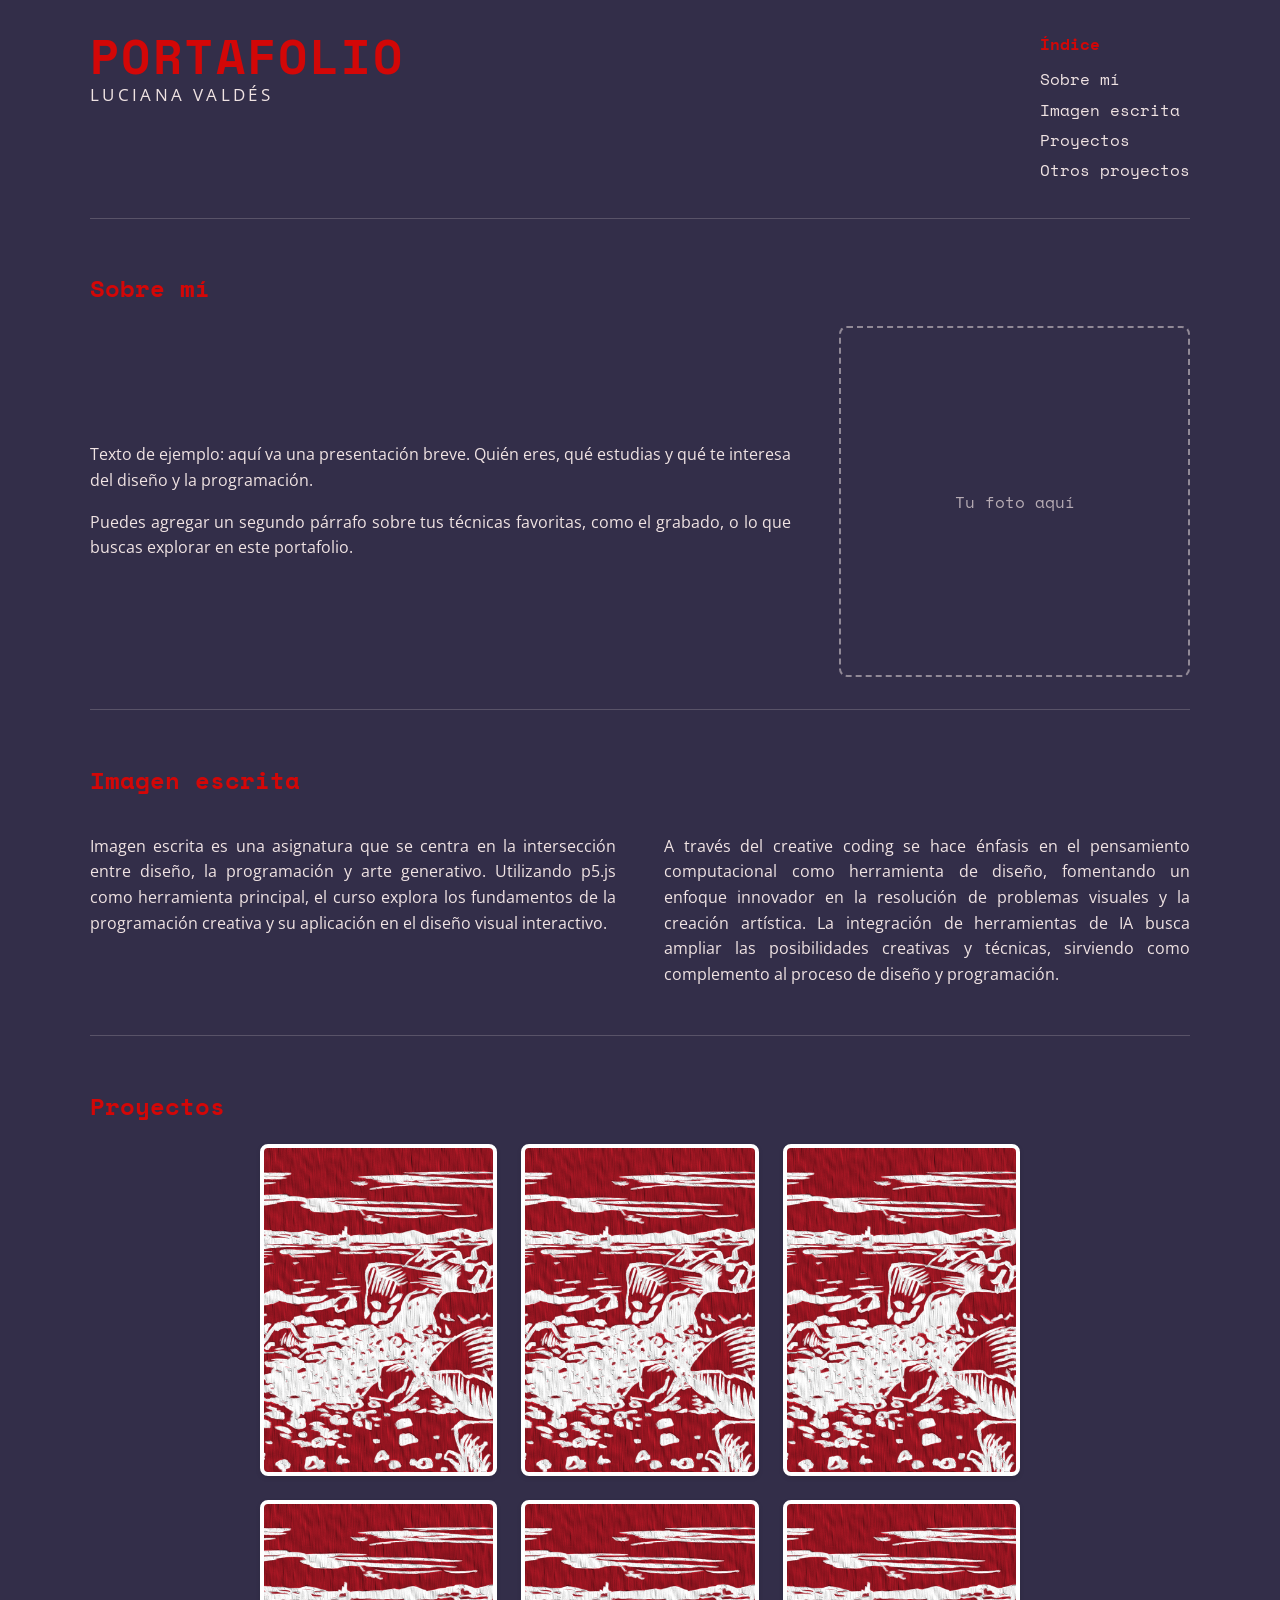
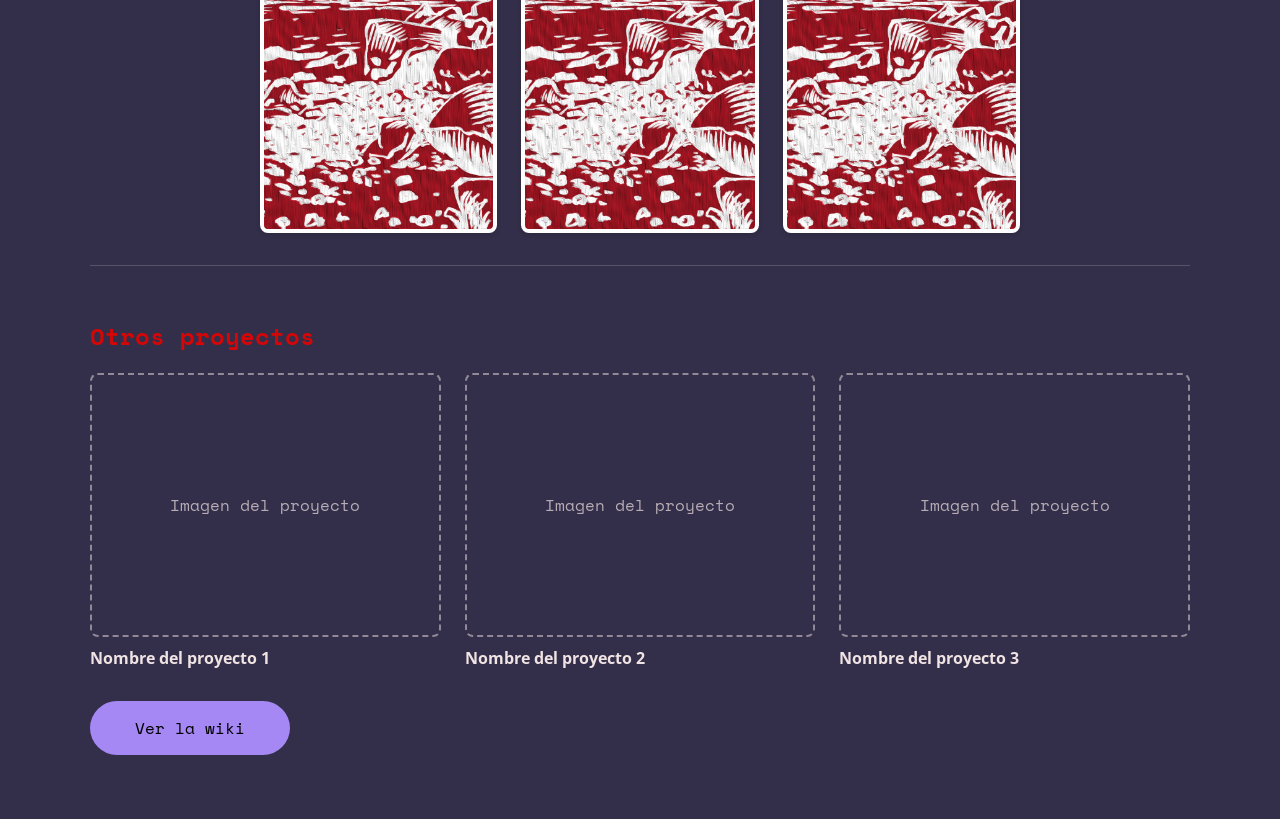
==== index.html @ fdceca78 "Primera version del portafolio" ====
<!DOCTYPE html>
<html lang="es">

<head>
    <meta charset="UTF-8">
    <meta name="viewport" content="width=device-width, initial-scale=1.0">
    <title>Portafolio Luciana Valdés</title>
    <link rel="stylesheet" href="style.css">
</head>

<body>

    <!-- Encabezado: título a la izquierda, índice a la derecha -->
    <header>
        <h1>
            Portafolio
            <span class="autora">Luciana Valdés</span>
        </h1>

        <!-- nav = navegación. Cada link baja hasta la sección con ese id -->
        <nav class="indice">
            <h2>Índice</h2>
            <ul>
                <li><a href="#sobre-mi">Sobre mí</a></li>
                <li><a href="#imagen-escrita">Imagen escrita</a></li>
                <li><a href="#proyectos">Proyectos</a></li>
                <li><a href="#otros-proyectos">Otros proyectos</a></li>
            </ul>
        </nav>
    </header>

    <main>

        <!-- Sobre mí: texto a la izquierda, foto a la derecha -->
        <section id="sobre-mi" class="seccion">
            <h2>Sobre mí</h2>
            <div class="sobre-mi-contenido">
                <div class="texto">
                    <p>
                        Texto de ejemplo: aquí va una presentación breve. Quién eres, qué estudias
                        y qué te interesa del diseño y la programación.
                    </p>
                    <p>
                        Puedes agregar un segundo párrafo sobre tus técnicas favoritas, como el grabado,
                        o lo que buscas explorar en este portafolio.
                    </p>
                </div>
                <!-- Placeholder: reemplazar por <img src="assets/mi-foto.jpg" alt="Foto de Luciana Valdés"> -->
                <div class="placeholder foto">Tu foto aquí</div>
            </div>
        </section>

        <!-- Imagen escrita: descripción del ramo en dos columnas -->
        <section id="imagen-escrita" class="seccion">
            <h2>Imagen escrita</h2>
            <div class="dos-columnas">
                <p>
                    Imagen escrita es una asignatura que se centra en la intersección entre diseño,
                    la programación y arte generativo. Utilizando p5.js como herramienta principal, el curso explora los
                    fundamentos de la programación creativa y su aplicación en el diseño visual interactivo.
                </p>
                <p>
                    A través del creative coding se hace énfasis en el pensamiento computacional como herramienta de diseño,
                    fomentando un enfoque innovador en la resolución de problemas visuales y la creación artística. La
                    integración de herramientas de IA busca ampliar las posibilidades creativas y técnicas, sirviendo como
                    complemento al proceso de diseño y programación.
                </p>
            </div>
        </section>

        <!-- Proyectos: las cartas de las tareas de p5.js -->
        <section id="proyectos" class="seccion">
            <h2>Proyectos</h2>

            <!-- Contenedor galería de proyectos -->
            <div class="galeria">
                <!-- tarjeta proyecto 1 -->
                <div class="tarjeta">
                    <a href="tareas/tarea1.html">
                        <!-- Dorso: lo que se ve al principio (carta boca abajo) -->
                        <div class="cara dorso"></div>
                        <!-- Frente: se revela al hacer hover -->
                        <div class="cara frente">
                            <img src="assets/front card t1.png" alt="Vista previa de velocity : design : comfort">
                            <h3><span class="etiqueta">Tarea 1</span> velocity : design : comfort</h3>
                        </div>
                    </a>
                </div>

                <!-- tarjeta proyecto 2 -->
                <div class="tarjeta">
                    <a href="tareas/tarea2.html">
                        <!-- Dorso: lo que se ve al principio (carta boca abajo) -->
                        <div class="cara dorso"></div>
                        <!-- Frente: se revela al hacer hover -->
                        <div class="cara frente">
                            <img src="assets/front card t2.png" alt="Vista previa de Ondas expansivas en el agua">
                            <h3><span class="etiqueta">Tarea 2</span> Ondas expansivas en el agua</h3>
                        </div>
                    </a>
                </div>

                <!-- tarjeta proyecto 3 -->
                <div class="tarjeta">
                    <a href="tareas/tarea3.html">
                        <!-- Dorso: lo que se ve al principio (carta boca abajo) -->
                        <div class="cara dorso"></div>
                        <!-- Frente: se revela al hacer hover -->
                        <div class="cara frente">
                            <img src="assets/front card t3.png" alt="Vista previa de Event horizon">
                            <h3><span class="etiqueta">Tarea 3</span> Event horizon</h3>
                        </div>
                    </a>
                </div>

                <!-- tarjeta proyecto 4 -->
                <div class="tarjeta">
                    <a href="tareas/tarea4.html">
                        <!-- Dorso: lo que se ve al principio (carta boca abajo) -->
                        <div class="cara dorso"></div>
                        <!-- Frente: se revela al hacer hover -->
                        <div class="cara frente">
                            <img src="assets/front card t4.png" alt="Vista previa de Ataque giratorio fractalizado">
                            <h3><span class="etiqueta">Tarea 4</span> Ataque giratorio fractalizado</h3>
                        </div>
                    </a>
                </div>

                <!-- tarjeta proyecto 5 -->
                <div class="tarjeta">
                    <a href="tareas/tarea5.html">
                        <!-- Dorso: lo que se ve al principio (carta boca abajo) -->
                        <div class="cara dorso"></div>
                        <!-- Frente: se revela al hacer hover -->
                        <div class="cara frente">
                            <img src="assets/front card t5.png" alt="Vista previa de Desvanecimiento estelar">
                            <h3><span class="etiqueta">Tarea 5</span> Desvanecimiento estelar</h3>
                        </div>
                    </a>
                </div>

                <!-- tarjeta proyecto 6 -->
                <div class="tarjeta">
                    <a href="tareas/tarea6.html">
                        <!-- Dorso: lo que se ve al principio (carta boca abajo) -->
                        <div class="cara dorso"></div>
                        <!-- Frente: se revela al hacer hover -->
                        <div class="cara frente">
                            <img src="assets/front card t6.png" alt="Vista previa de El jardín que florece">
                            <h3><span class="etiqueta">Encargo Final</span> El jardín que florece</h3>
                        </div>
                    </a>
                </div>

            </div>

        </section>

        <!-- Otros proyectos: cada uno enlaza a su página en la wiki -->
        <section id="otros-proyectos" class="seccion">
            <h2>Otros proyectos</h2>

            <div class="otros-galeria">

                <!-- Otro proyecto 1: cambia el href por el link a su página en la wiki -->
                <article class="otro-proyecto">
                    <a href="" target="_blank">
                        <!-- Placeholder: reemplazar por <img src="assets/..." alt="..."> -->
                        <div class="placeholder">Imagen del proyecto</div>
                        <h3>Nombre del proyecto 1</h3>
                    </a>
                </article>

                <!-- Otro proyecto 2: cambia el href por el link a su página en la wiki -->
                <article class="otro-proyecto">
                    <a href="" target="_blank">
                        <!-- Placeholder: reemplazar por <img src="assets/..." alt="..."> -->
                        <div class="placeholder">Imagen del proyecto</div>
                        <h3>Nombre del proyecto 2</h3>
                    </a>
                </article>

                <!-- Otro proyecto 3: cambia el href por el link a su página en la wiki -->
                <article class="otro-proyecto">
                    <a href="" target="_blank">
                        <!-- Placeholder: reemplazar por <img src="assets/..." alt="..."> -->
                        <div class="placeholder">Imagen del proyecto</div>
                        <h3>Nombre del proyecto 3</h3>
                    </a>
                </article>

            </div>

            <!-- Botón a la wiki general -->
            <a class="boton" href="https://wiki.ead.pucv.cl/Sitio_Web_IE_-_Javiera_Ruiz" target="_blank">
                Ver la wiki
            </a>
        </section>

    </main>

    <!-- JavaScript al final del body: así las tarjetas ya existen cuando el script las busca -->
    <script src="script.js"></script>

</body>

</html>
---- style.css ----
@import url('https://fonts.googleapis.com/css2?family=Space+Mono:ital,wght@0,400;0,700;1,400;1,700&display=swap');
@import url('https://fonts.googleapis.com/css2?family=Open+Sans:ital,wght@0,300..800;1,300..800&display=swap');

/* --- Estilos Generales --- */
html {
    scroll-behavior: smooth; /* Los links del índice bajan suave en vez de saltar */
}

body {
    font-family: sans-serif;
    max-width: 1100px; /* En pantallas muy anchas el contenido no se estira de más */
    margin: 0 auto; /* auto a los lados = centrado */
    padding: 2em 70px;
    background-color: #332e49;
    color: #f0e3e3;
}


h1, h2 {
    font-family: 'Space Mono';
    color: #d30707;
}

h3{
    font-family: 'Open Sans';
    font-size: 1em;
}

p {
    font-family: 'Open Sans';
    line-height: 1.6;
    text-align: justify;
}


/* --- Encabezado: título a la izquierda, índice a la derecha --- */
header {
    display: flex;
    justify-content: space-between; /* Empuja los dos hijos a los extremos */
    align-items: flex-start;
    gap: 2em;
    padding-bottom: 2em;
}

header h1 {
    margin: 0;
    font-size: 3em;
    line-height: 1;
    text-transform: uppercase;
    letter-spacing: 0.05em;
}

.autora {
    display: block; /* El span es "inline": así baja a su propia línea */
    margin-top: 0.4em;
    font-family: 'Open Sans';
    font-size: 0.35em;
    font-weight: 400;
    letter-spacing: 0.2em;
    color: #f0e3e3;
}

.indice h2 {
    margin: 0 0 0.5em;
    font-size: 1em;
}

.indice ul {
    list-style: none; /* Quita los puntos de la lista */
    margin: 0;
    padding: 0;
}

.indice a {
    display: inline-block;
    padding: 0.2em 0;
    font-family: 'Space Mono';
    color: #f0e3e3;
    text-decoration: none;
    transition: color 0.2s, transform 0.2s;
}

.indice a:hover {
    color: #a588f4;
    transform: translateX(6px); /* Se corre un poco a la derecha */
}


/* --- Secciones --- */
.seccion {
    padding: 2em 0;
    border-top: 1px solid rgba(240, 227, 227, 0.2); /* Línea suave que separa secciones */
    scroll-margin-top: 1em; /* Deja aire arriba al llegar desde el índice */
}

/* Placeholder: recuadro punteado que marca dónde va una imagen */
.placeholder {
    display: flex;
    justify-content: center;
    align-items: center;
    border: 2px dashed rgba(240, 227, 227, 0.5);
    border-radius: 8px;
    color: rgba(240, 227, 227, 0.7);
    font-family: 'Space Mono';
    text-align: center;
}

/* Sobre mí: texto | foto */
.sobre-mi-contenido {
    display: grid;
    grid-template-columns: 2fr 1fr;
    gap: 3em;
    align-items: center;
}

.placeholder.foto {
    aspect-ratio: 1 / 1; /* Cuadrada, como en el boceto */
}

/* Imagen escrita: dos columnas de texto */
.dos-columnas {
    display: grid;
    grid-template-columns: 1fr 1fr;
    gap: 3em;
}


/* --- Galería de Proyectos --- */
.galeria {
    display: grid;
    /* Define 3 columnas de igual tamaño: 6 cartas = 2 filas de 3 */
    grid-template-columns: repeat(3, 1fr);
    gap: 1.5em; /* Espacio entre las tarjetas */
    max-width: 760px; /* Así las cartas 5:7 no quedan gigantes */
    margin: 0 auto; /* auto a los lados reparte el espacio sobrante: la galería queda centrada */
}


/* --- Otros proyectos --- */
.otros-galeria {
    display: grid;
    grid-template-columns: repeat(3, 1fr);
    gap: 1.5em;
}

.otro-proyecto a {
    display: block;
    color: inherit;
    text-decoration: none;
    transition: transform 0.3s;
}

.otro-proyecto a:hover {
    transform: translateY(-6px); /* Se levanta un poco */
}

.otro-proyecto .placeholder {
    aspect-ratio: 4 / 3;
    transition: border-color 0.3s, background-color 0.3s;
}

.otro-proyecto a:hover .placeholder {
    border-color: #a588f4;
    background-color: rgba(165, 136, 244, 0.1);
}

.otro-proyecto h3 {
    margin: 0.6em 0 0;
}

/* Botón a la wiki general (es un link con forma de botón) */
.boton {
    display: inline-block;
    margin-top: 2em;
    padding: 15px 45px;
    border-radius: 50px;
    background-color: #a588f4;
    color: #000;
    font-family: 'Space Mono';
    text-decoration: none;
    transition: background-color 0.2s, color 0.2s;
}

.boton:hover {
    background-color: #000;
    color: white;
}

/* --- Tarjetas Individuales (cartas que se dan vuelta) --- */
.tarjeta {
    /* "Distancia de la cámara": sin esto el giro se ve plano, no en 3D */
    perspective: 800px;
    /* OJO: aquí no puede ir overflow: hidden, porque aplana el efecto 3D */
}

.tarjeta a {
    /* El ancla es la carta que gira, con sus dos caras adentro */
    display: grid; /* Grid para apilar las dos caras en la misma celda */
    width: 100%;
    /* Misma proporción que "back card.png" (750 x 1050 px = 5:7): el alto se calcula solo a partir del ancho */
    aspect-ratio: 5 / 7;
    text-decoration: none;
    color: inherit;
    transform-style: preserve-3d; /* Los hijos (las caras) viven en el mismo espacio 3D */
    transition: transform 0.6s ease-in-out;
    /* OJO: aquí tampoco puede ir filter, porque también aplana el efecto 3D */
}

/* La clase "volteada" la pone y la quita script.js (al pasar el mouse, y 3s después de quitarlo).
   CSS no puede "recordar" que el mouse pasó: por eso ese tiempo lo lleva JavaScript */
.tarjeta.volteada a {
    transform: rotateY(180deg);
}

/* Lo común a las dos caras */
.cara {
    grid-area: 1 / 1; /* Ambas caras en la fila 1, columna 1: una encima de la otra */
    background-color: rgb(255, 255, 255);
    border-radius: 8px;
    box-shadow: 0 2px 5px rgba(0,0,0,0.1);
    overflow: hidden; /* Ahora sí: recorta la imagen dentro de cada cara */
    backface-visibility: hidden; /* Cuando una cara queda de espaldas, no se ve */
    -webkit-backface-visibility: hidden; /* Lo mismo para Safari */
}

/* Dorso: lo que se ve con la carta boca abajo (igual en todas, como un mazo real).
   Está vacío en el HTML: se estira para llenar la celda, cuyo tamaño viene del aspect-ratio del ancla */
.dorso {
    /* Imagen del dorso. La ruta es relativa a style.css, no al HTML.
       Va entre comillas porque el nombre del archivo tiene un espacio */
    background-image: url("assets/back card.png");
    background-size: cover; /* Llena toda la cara, recortando lo que sobre */
    background-position: center;
    border: 4px solid white;
}

/* Frente: parte girado, de espaldas, y queda de frente cuando el ancla gira otros 180° */
.frente {
    transform: rotateY(180deg);
    position: relative; /* Punto de referencia para el título con position: absolute */
}

.tarjeta img {
    /* La imagen ocupa la carta completa. Como también es 5:7, cover no recorta nada */
    width: 100%;
    height: 100%;
    object-fit: cover;
    display: block; /* Elimina espacios en blanco debajo de la imagen */
}

.tarjeta h3 {
    /* El título "flota" sobre la imagen, pegado abajo */
    position: absolute;
    left: 0;
    right: 0;
    bottom: 0;
    margin: 0;
    padding: 2em 0.6em 0.6em; /* Aire a los lados: los nombres largos ocupan dos líneas */
    text-align: center;
    color: white;
    /* Degradado de transparente a negro: oscurece solo la parte baja para que el texto se lea */
    background: linear-gradient(transparent, rgba(0,0,0,0.8));
    text-shadow: 0 1px 3px rgba(0,0,0,0.6);
}

/* "Tarea 1", "Encargo Final"...: etiqueta pequeña sobre el nombre */
.tarjeta h3 .etiqueta {
    display: block;
    font-family: 'Space Mono';
    font-size: 0.75em;
    font-weight: 400;
    letter-spacing: 0.1em;
    text-transform: uppercase;
    opacity: 0.8;
}


/* --- Pantallas táctiles (sin mouse no hay hover): las cartas ya parten dadas vuelta --- */
@media (hover: none) {
    .tarjeta a {
        transform: rotateY(180deg);
    }
}


/* --- Página de tarea (tareas/tareaN.html) --- */
.tarea {
    display: grid;
    /* Columna de texto angosta + columna ancha para el sketch */
    grid-template-columns: 1fr 2fr;
    gap: 3em;
}

.tarea .volver,
.tarea h2 {
    /* Ocupan las dos columnas completas (de la línea 1 a la última) */
    grid-column: 1 / -1;
    margin: 0;
}

.volver {
    font-family: 'Space Mono';
    color: #f0e3e3; /* Mismo color claro del texto, para que se lea sobre el fondo oscuro */
    text-decoration: none;
    transition: color 0.2s;
}

.volver:hover {
    color: #a588f4;
}

.tarea-info p {
    font-family: 'Open Sans';
    line-height: 1.6;
}

.tarea-sketch iframe {
    width: 100%;
    aspect-ratio: 1 / 1; /* Mantiene el iframe cuadrado aunque cambie el ancho */
    border: none;
    border-radius: 8px;
    box-shadow: 0 4px 16px rgba(0,0,0,0.4); /* Sombra más fuerte: sobre fondo oscuro la suave no se notaba */
    background-color: white;
}

.tarea-sketch a {
    display: inline-block;
    margin-top: 0.5em;
    font-family: 'Open Sans';
    color: #a588f4; /* Morado del sitio: se lee sobre el fondo oscuro y se reconoce como link */
}

.tarea-sketch a:hover {
    color: #f0e3e3;
}

/* Página de tarea en una sola columna (texto arriba, sketch abajo) */
.tarea-ancha {
    grid-template-columns: 1fr;
}

/* Sketch de tamaño fijo: usa el width y height del HTML en vez de 100% y cuadrado */
.sketch-fijo {
    overflow-x: auto; /* En pantallas angostas se desplaza de lado en vez de cortarse */
}

.sketch-fijo iframe {
    width: 800px;
    height: 842px;
    aspect-ratio: auto;
    display: block;
}


/* --- Media Query para pantallas pequeñas --- */
@media (max-width: 900px) {
    
    /* Ajusta los márgenes del body para aprovechar el espacio */
    body {
        padding: 1em 20px;
    }

    /* El índice baja y queda debajo del título */
    header {
        flex-direction: column;
    }

    header h1 {
        font-size: 2.2em;
    }

    /* Sobre mí e Imagen escrita pasan a una columna */
    .sobre-mi-contenido,
    .dos-columnas {
        grid-template-columns: 1fr;
    }

    .placeholder.foto {
        max-width: 300px;
    }

    .otros-galeria {
        grid-template-columns: repeat(2, 1fr);
    }

    /* La galería pasa a 2 columnas: con 1 sola, cada carta 5:7 quedaría altísima */
    .galeria {
        grid-template-columns: repeat(2, 1fr);
    }

    /* La página de tarea también pasa a una columna: texto arriba, sketch abajo */
    .tarea {
        grid-template-columns: 1fr;
    }
}
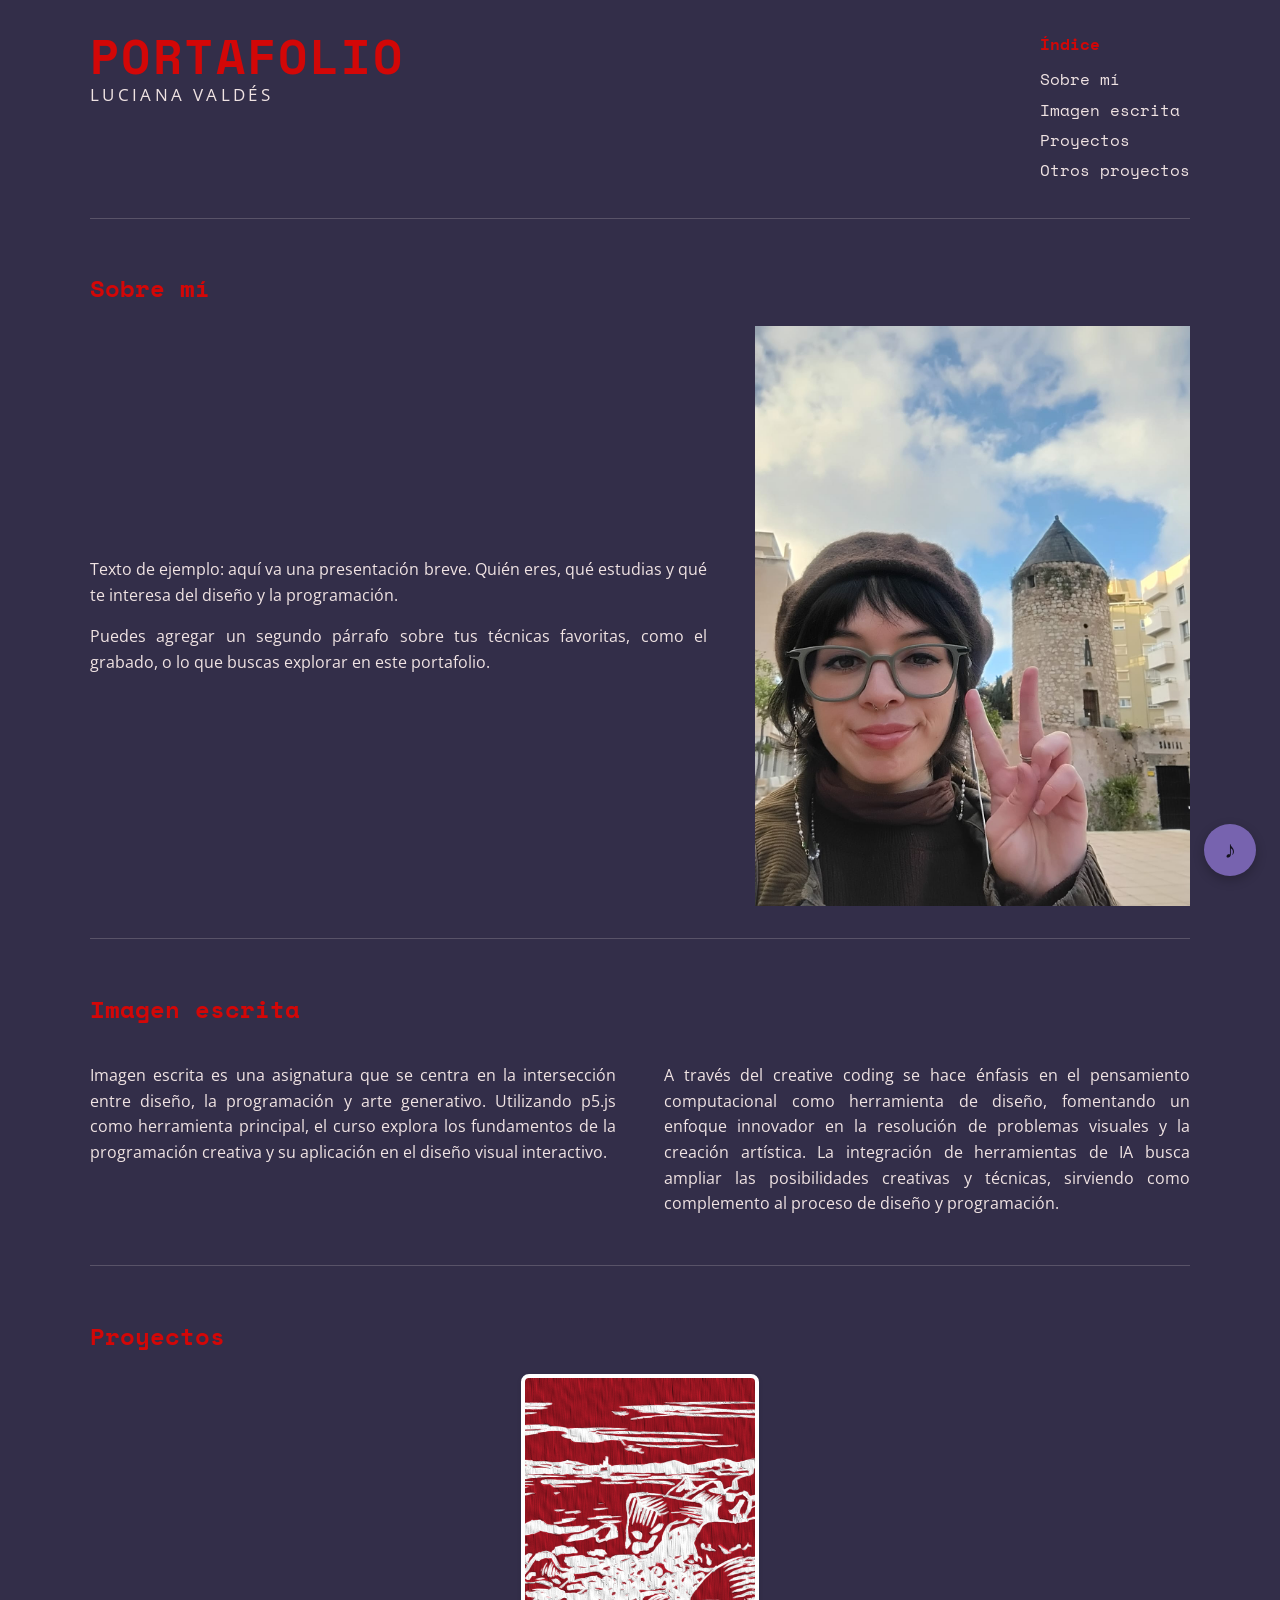
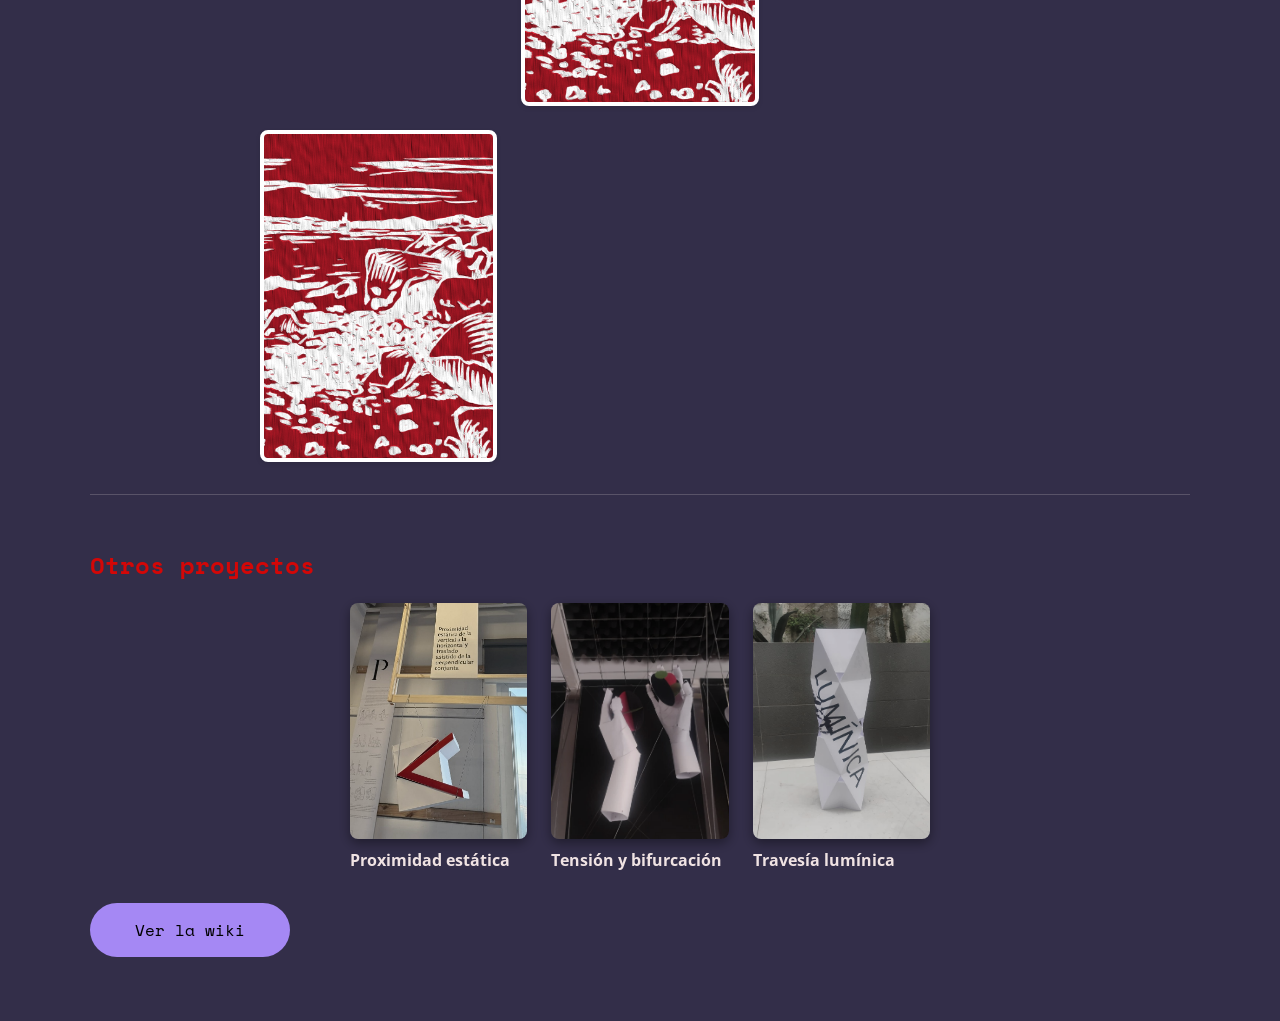
==== commit d1fc3d1d: "Fotos agregadas a la pagina" ====
--- a/index.html
+++ b/index.html
@@ -46,7 +46,7 @@
                     </p>
                 </div>
                 <!-- Placeholder: reemplazar por <img src="assets/mi-foto.jpg" alt="Foto de Luciana Valdés"> -->
-                <div class="placeholder foto">Tu foto aquí</div>
+                <img src="assets/yop.jpeg" width="435" height="580" alt="Foto de Luciana Valdés">
             </div>
         </section>
 
@@ -164,28 +164,25 @@
 
                 <!-- Otro proyecto 1: cambia el href por el link a su página en la wiki -->
                 <article class="otro-proyecto">
-                    <a href="" target="_blank">
-                        <!-- Placeholder: reemplazar por <img src="assets/..." alt="..."> -->
-                        <div class="placeholder">Imagen del proyecto</div>
-                        <h3>Nombre del proyecto 1</h3>
+                    <a href="https://wiki.ead.pucv.cl/Proximidad_est%C3%A1tica_de_la_vertical_a_la_horizontal_y_traslado_asistido_de_la_perpendicular_conjunta_-_Luciana_Vald%C3%A9s" target="_blank">
+                        <img src="assets/cubo tipo.jpeg" alt="Fotografía del proyecto Proximidad estática">
+                        <h3>Proximidad estática</h3>
                     </a>
                 </article>
 
                 <!-- Otro proyecto 2: cambia el href por el link a su página en la wiki -->
                 <article class="otro-proyecto">
-                    <a href="" target="_blank">
-                        <!-- Placeholder: reemplazar por <img src="assets/..." alt="..."> -->
-                        <div class="placeholder">Imagen del proyecto</div>
-                        <h3>Nombre del proyecto 2</h3>
+                    <a href="https://wiki.ead.pucv.cl/Tensi%C3%B3n_y_bifurcaci%C3%B3n_de_la_superficie_esf%C3%A9rica_r%C3%ADgida_-_Luciana_Vald%C3%A9s" target="_blank">
+                        <img src="assets/manos.jpeg" alt="Fotografía del proyecto Tensión y bifurcación">
+                        <h3>Tensión y bifurcación</h3>
                     </a>
                 </article>
 
                 <!-- Otro proyecto 3: cambia el href por el link a su página en la wiki -->
                 <article class="otro-proyecto">
-                    <a href="" target="_blank">
-                        <!-- Placeholder: reemplazar por <img src="assets/..." alt="..."> -->
-                        <div class="placeholder">Imagen del proyecto</div>
-                        <h3>Nombre del proyecto 3</h3>
+                    <a href="https://wiki.ead.pucv.cl/Trayectoria_de_trifurcaci%C3%B3n_lum%C3%ADnica:_contenci%C3%B3n,_direcci%C3%B3n_y_reflejo_-_Luciana_Vald%C3%A9s" target="_blank">
+                        <img src="assets/travesia.jpeg" alt="Fotografía del proyecto Travesía lumínica">
+                        <h3>Travesía lumínica</h3>
                     </a>
                 </article>
 
@@ -199,6 +196,19 @@
 
     </main>
 
+    <!-- Música de fondo: el audio no se ve; script.js lo hace sonar al primer clic en la página.
+         loop = vuelve a empezar al terminar -->
+    <audio id="musica" src="assets/heliosphan-fragmento.mp3" loop preload="auto"></audio>
+
+    <!-- Control fijo de la música: botón para pausar/reanudar y, al pasar el mouse, el volumen -->
+    <div id="control-musica" class="control-musica">
+        <!-- input type="range" = slider. Va de 0 (silencio) a 1 (máximo) en pasos de 0.05 -->
+        <input id="volumen-musica" class="volumen-musica" type="range" min="0" max="1" step="0.05"
+            value="0.4" aria-label="Volumen de la música">
+        <button id="boton-musica" class="boton-musica" type="button" aria-pressed="false"
+            aria-label="Reproducir música" title="Heliosphan - Aphex Twin">♪</button>
+    </div>
+
     <!-- JavaScript al final del body: así las tarjetas ya existen cuando el script las busca -->
     <script src="script.js"></script>
 
--- a/style.css
+++ b/style.css
@@ -141,6 +141,8 @@
     display: grid;
     grid-template-columns: repeat(3, 1fr);
     gap: 1.5em;
+    max-width: 580px; /* Más angosta que la galería de cartas (760px): cada foto queda más chica que una carta */
+    margin: 0 auto; /* Centrada, igual que la galería de cartas */
 }
 
 .otro-proyecto a {
@@ -154,14 +156,21 @@
     transform: translateY(-6px); /* Se levanta un poco */
 }
 
-.otro-proyecto .placeholder {
-    aspect-ratio: 4 / 3;
-    transition: border-color 0.3s, background-color 0.3s;
-}
-
-.otro-proyecto a:hover .placeholder {
-    border-color: #a588f4;
-    background-color: rgba(165, 136, 244, 0.1);
+.otro-proyecto img {
+    display: block;
+    width: 100%;
+    /* Las 3 fotos tienen proporciones distintas: todas quedan en 3:4 (vertical) y cover recorta lo que sobra */
+    aspect-ratio: 3 / 4;
+    object-fit: cover;
+    border-radius: 8px;
+    box-shadow: 0 4px 12px rgba(0,0,0,0.4);
+    filter: grayscale(40%); /* Algo apagadas en reposo... */
+    transition: filter 0.3s, box-shadow 0.3s;
+}
+
+.otro-proyecto a:hover img {
+    filter: grayscale(0%); /* ...y a todo color al pasar el mouse */
+    box-shadow: 0 8px 20px rgba(0,0,0,0.5), 0 0 0 3px #a588f4; /* Sombra + contorno morado */
 }
 
 .otro-proyecto h3 {
@@ -275,6 +284,68 @@
 }
 
 
+/* --- Control de música (fijo en la esquina inferior derecha) --- */
+.control-musica {
+    position: fixed; /* Queda en el mismo lugar de la pantalla aunque se haga scroll */
+    right: 24px;
+    bottom: 24px;
+    z-index: 10; /* Por encima de las cartas */
+    display: flex;
+    align-items: center;
+    gap: 10px;
+}
+
+/* Slider de volumen: escondido (ancho 0 y transparente) hasta que el mouse entra al control */
+.volumen-musica {
+    width: 0;
+    opacity: 0;
+    margin: 0;
+    accent-color: #a588f4; /* Color del slider sin tener que dibujarlo a mano */
+    cursor: pointer;
+    transition: width 0.3s ease, opacity 0.3s ease;
+}
+
+/* El hover va en el contenedor (botón + slider): así el slider no desaparece al moverse hacia él.
+   :has(:focus-visible) lo muestra también al llegar con la tecla Tab, pero no lo deja
+   "pegado" abierto después de usarlo con el mouse (eso pasaría con :focus-within) */
+.control-musica:hover .volumen-musica,
+.control-musica:has(:focus-visible) .volumen-musica {
+    width: 120px;
+    opacity: 1;
+}
+
+.boton-musica {
+    flex-shrink: 0; /* El botón nunca se achica cuando aparece el slider */
+    width: 52px;
+    height: 52px;
+    border: none;
+    border-radius: 50%; /* Círculo */
+    background-color: #a588f4;
+    color: #000;
+    font-size: 1.5em;
+    cursor: pointer;
+    box-shadow: 0 4px 12px rgba(0,0,0,0.4);
+    opacity: 0.6; /* Pausado: más apagado */
+    transition: opacity 0.3s, transform 0.2s;
+}
+
+.boton-musica:hover {
+    opacity: 1;
+    transform: scale(1.1);
+}
+
+/* Sonando: color pleno y un "latido" suave que se repite */
+.boton-musica.sonando {
+    opacity: 1;
+    animation: latido 1.6s ease-in-out infinite;
+}
+
+@keyframes latido {
+    0%, 100% { box-shadow: 0 4px 12px rgba(0,0,0,0.4), 0 0 0 0 rgba(165, 136, 244, 0.6); }
+    50%      { box-shadow: 0 4px 12px rgba(0,0,0,0.4), 0 0 0 12px rgba(165, 136, 244, 0); }
+}
+
+
 /* --- Pantallas táctiles (sin mouse no hay hover): las cartas ya parten dadas vuelta --- */
 @media (hover: none) {
     .tarjeta a {
@@ -379,8 +450,9 @@
         max-width: 300px;
     }
 
+    /* Otros proyectos se mantiene en 3 columnas: así sigue siendo más chico que las cartas (que van en 2) */
     .otros-galeria {
-        grid-template-columns: repeat(2, 1fr);
+        gap: 0.8em;
     }
 
     /* La galería pasa a 2 columnas: con 1 sola, cada carta 5:7 quedaría altísima */
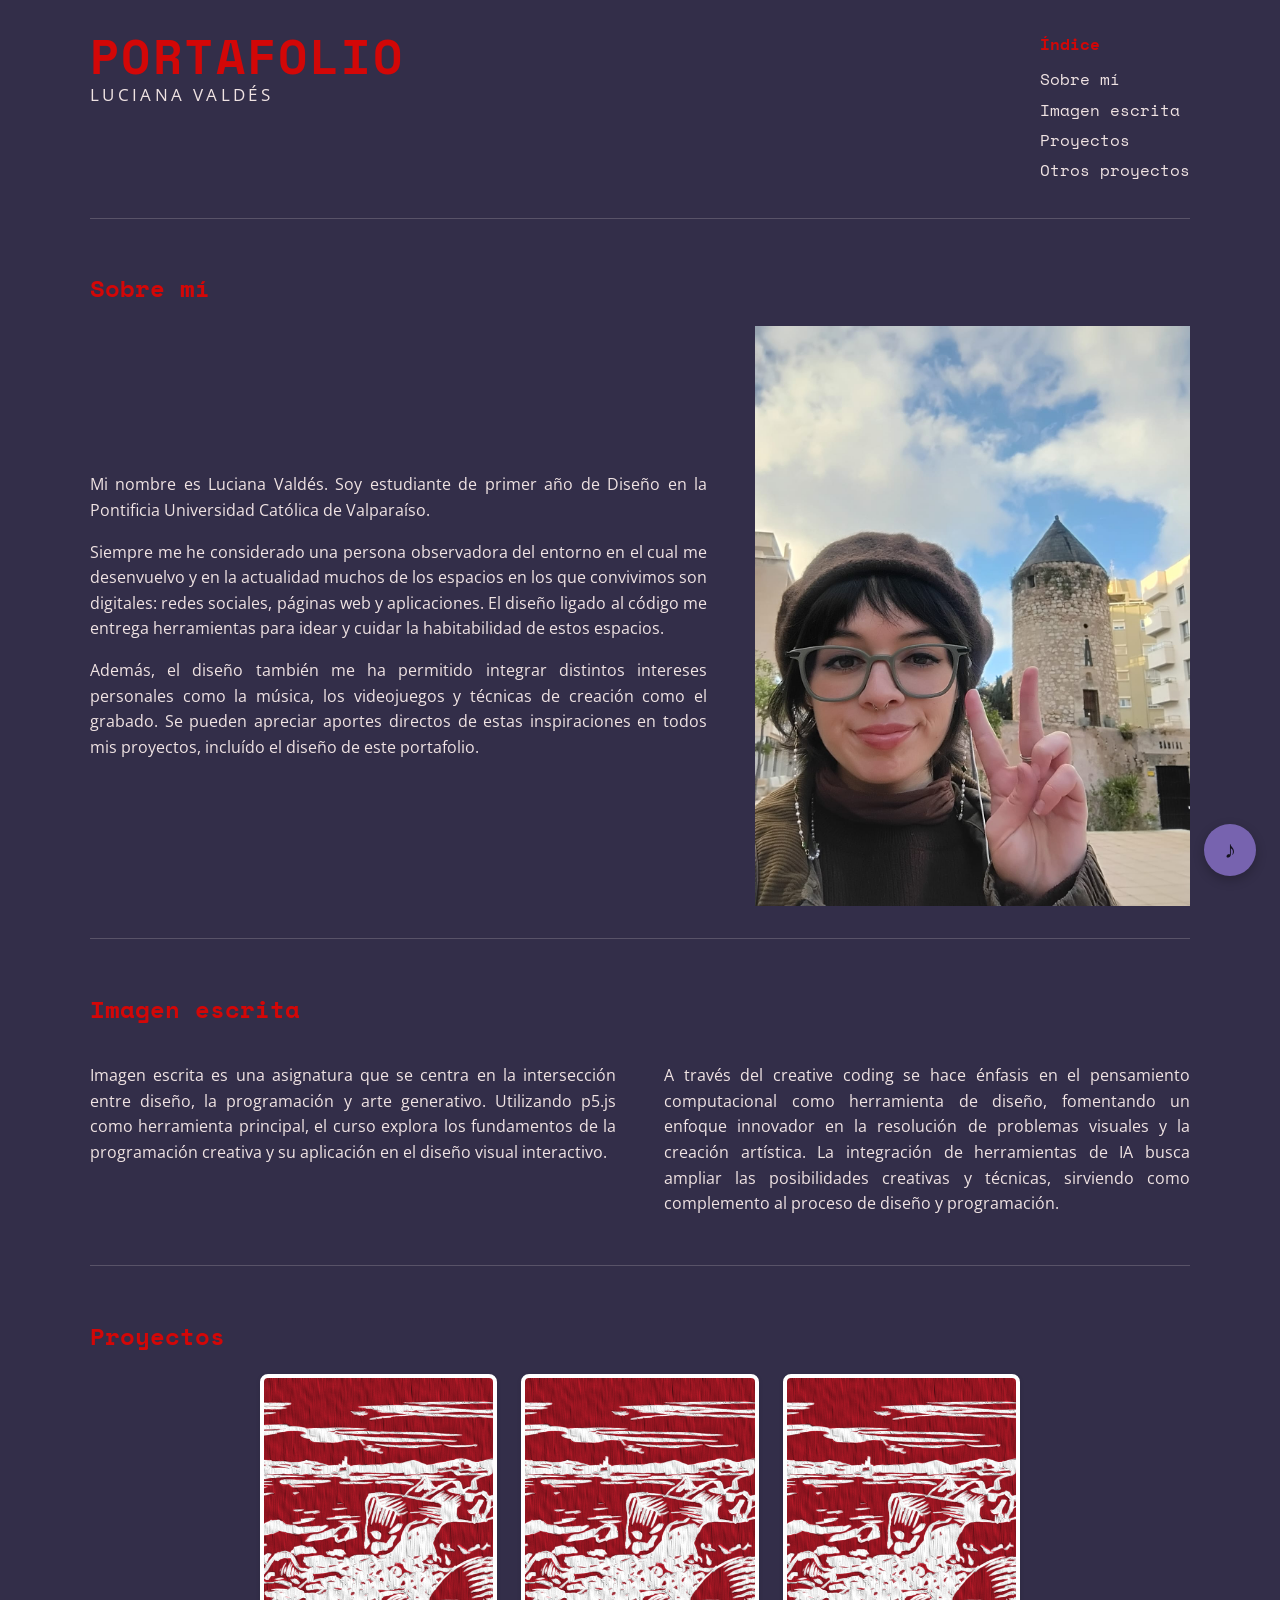
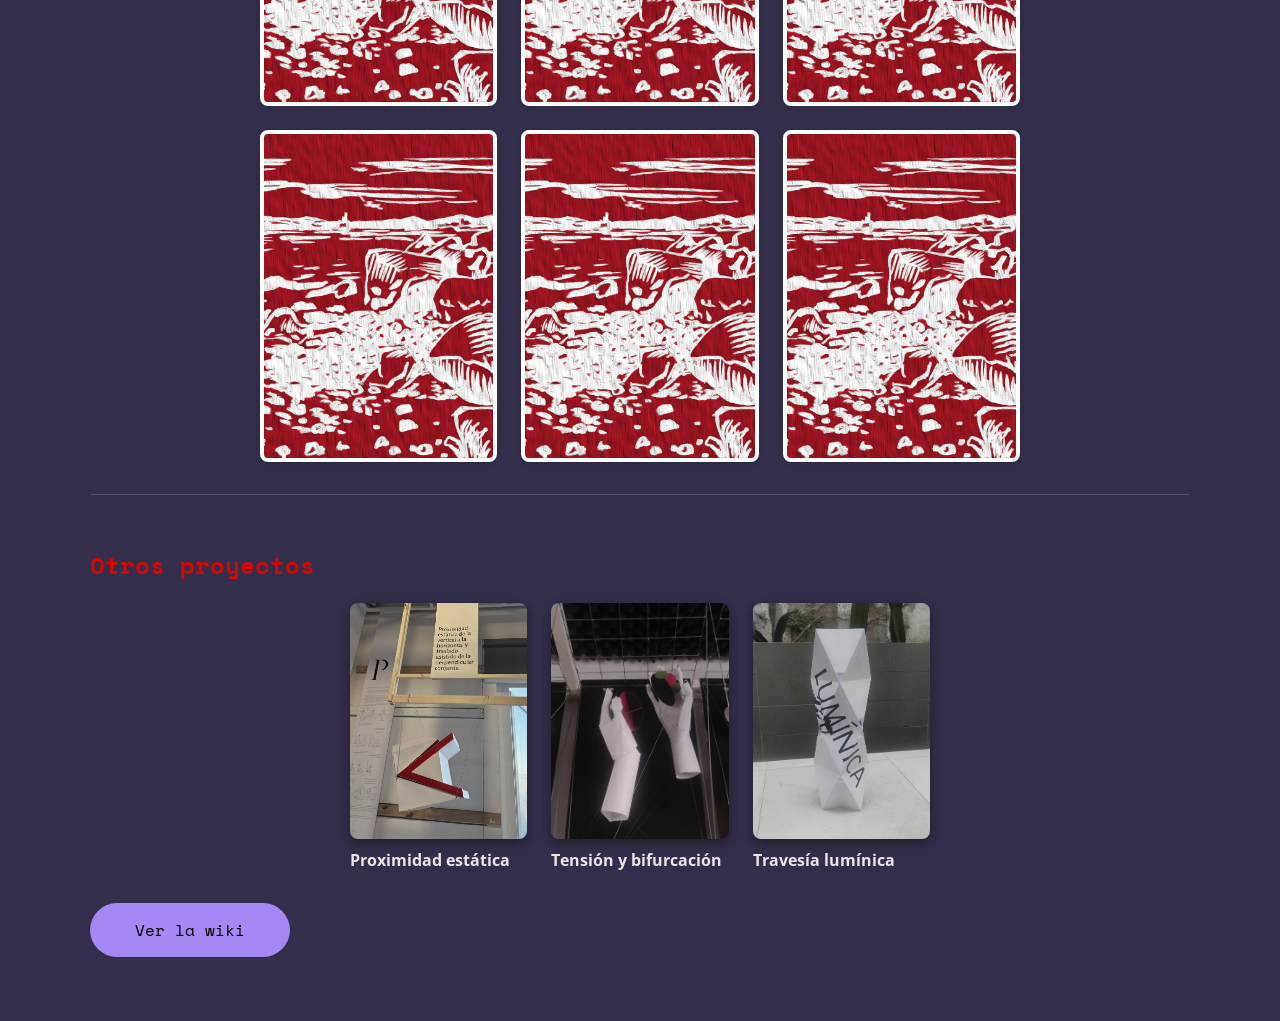
==== commit 94f96d35: "Avance en el texto" ====
--- a/index.html
+++ b/index.html
@@ -37,12 +37,14 @@
             <div class="sobre-mi-contenido">
                 <div class="texto">
                     <p>
-                        Texto de ejemplo: aquí va una presentación breve. Quién eres, qué estudias
-                        y qué te interesa del diseño y la programación.
+                        Mi nombre es Luciana Valdés. Soy estudiante de primer año de Diseño en la Pontificia Universidad Católica de Valparaíso.
+                        <p> Siempre me he considerado una persona observadora del entorno en el cual me desenvuelvo y en la actualidad muchos de los
+                         espacios en los que convivimos son digitales: redes sociales, páginas web y aplicaciones. El diseño ligado al código me
+                        entrega herramientas para idear y cuidar la habitabilidad de estos espacios.
                     </p>
                     <p>
-                        Puedes agregar un segundo párrafo sobre tus técnicas favoritas, como el grabado,
-                        o lo que buscas explorar en este portafolio.
+                        Además, el diseño también me ha permitido integrar distintos intereses personales como la música, los videojuegos y técnicas de creación como el grabado. Se pueden
+                        apreciar aportes directos de estas inspiraciones en todos mis proyectos, incluído el diseño de este portafolio.
                     </p>
                 </div>
                 <!-- Placeholder: reemplazar por <img src="assets/mi-foto.jpg" alt="Foto de Luciana Valdés"> -->
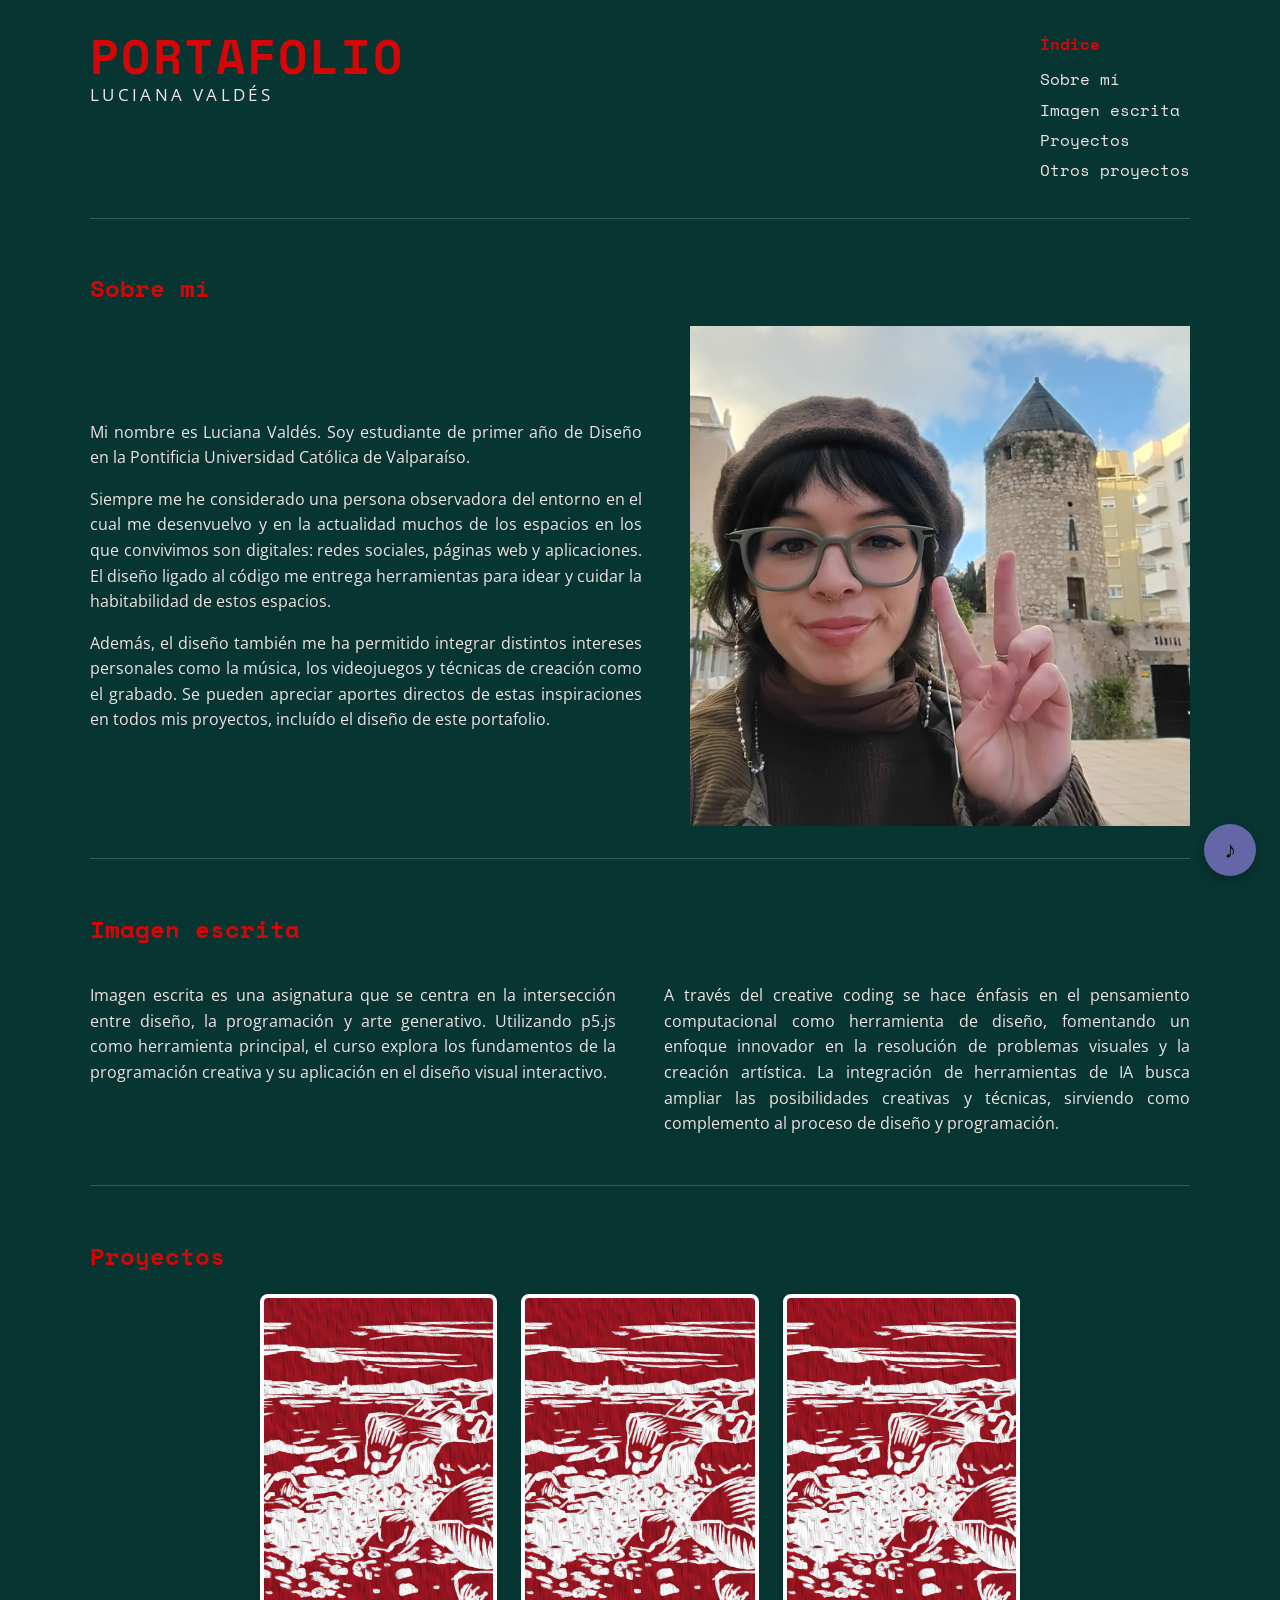
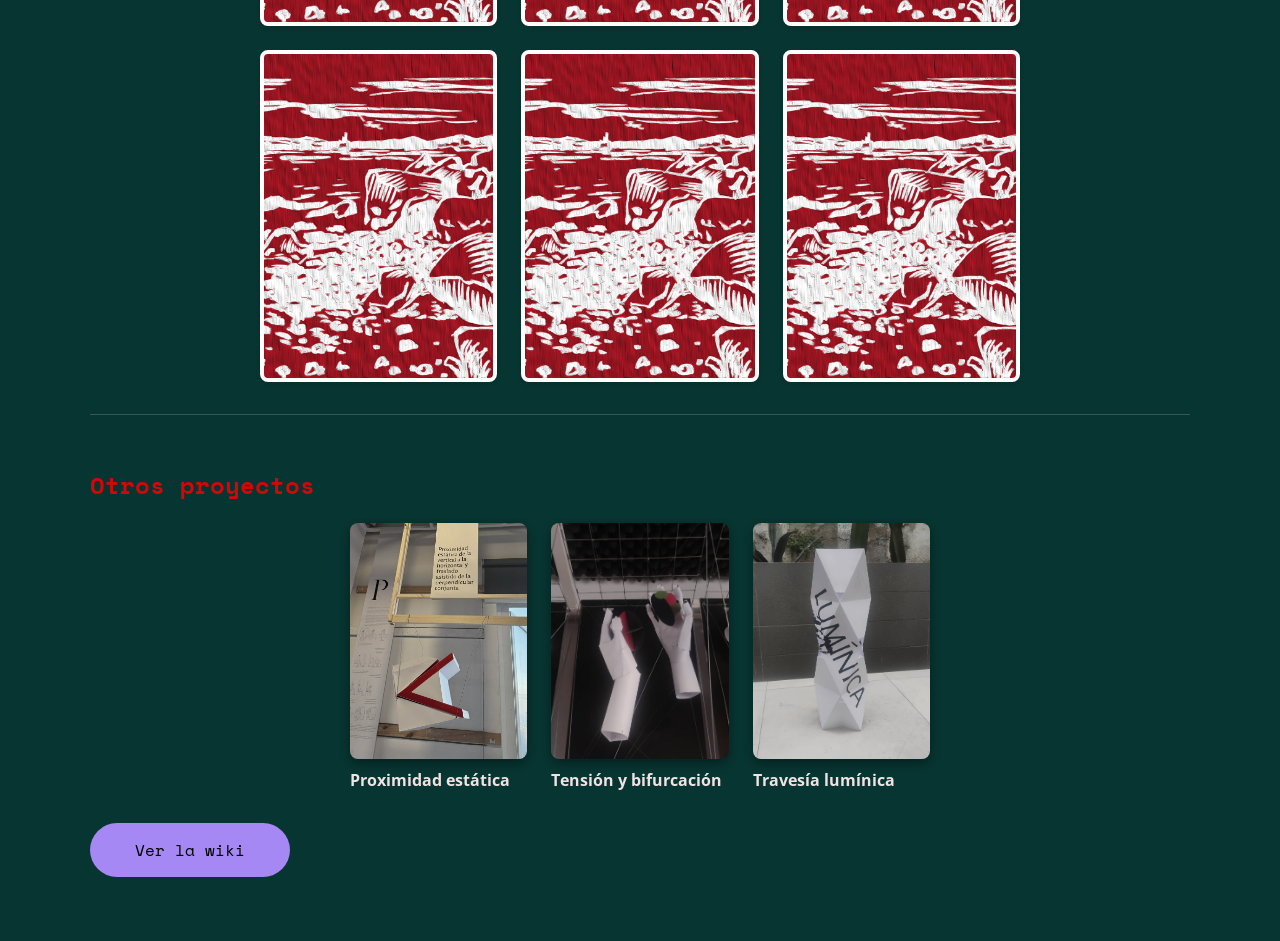
==== commit 7c9c9cab: "Actualizar canción a Make Winter a Driving Song, enlace wiki y ajustes visuales" ====
--- a/index.html
+++ b/index.html
@@ -48,7 +48,7 @@
                     </p>
                 </div>
                 <!-- Placeholder: reemplazar por <img src="assets/mi-foto.jpg" alt="Foto de Luciana Valdés"> -->
-                <img src="assets/yop.jpeg" width="435" height="580" alt="Foto de Luciana Valdés">
+                <img src="assets/yop.jpeg" width="500" height="500" alt="Foto de Luciana Valdés">
             </div>
         </section>
 
@@ -148,8 +148,8 @@
                         <div class="cara dorso"></div>
                         <!-- Frente: se revela al hacer hover -->
                         <div class="cara frente">
-                            <img src="assets/front card t6.png" alt="Vista previa de El jardín que florece">
-                            <h3><span class="etiqueta">Encargo Final</span> El jardín que florece</h3>
+                            <img src="assets/front card t6.png" alt="Vista previa de Expansión Orgánica">
+                            <h3><span class="etiqueta">Encargo Final</span> Expansión Orgánica</h3>
                         </div>
                     </a>
                 </div>
@@ -191,7 +191,7 @@
             </div>
 
             <!-- Botón a la wiki general -->
-            <a class="boton" href="https://wiki.ead.pucv.cl/Sitio_Web_IE_-_Javiera_Ruiz" target="_blank">
+            <a class="boton" href="https://wiki.ead.pucv.cl/Luciana_Vald%C3%A9s" target="_blank">
                 Ver la wiki
             </a>
         </section>
@@ -200,7 +200,7 @@
 
     <!-- Música de fondo: el audio no se ve; script.js lo hace sonar al primer clic en la página.
          loop = vuelve a empezar al terminar -->
-    <audio id="musica" src="assets/heliosphan-fragmento.mp3" loop preload="auto"></audio>
+    <audio id="musica" src="assets/Make Winter a Driving Song - Cerberus Shoal.mp3" loop preload="auto"></audio>
 
     <!-- Control fijo de la música: botón para pausar/reanudar y, al pasar el mouse, el volumen -->
     <div id="control-musica" class="control-musica">
@@ -208,7 +208,7 @@
         <input id="volumen-musica" class="volumen-musica" type="range" min="0" max="1" step="0.05"
             value="0.4" aria-label="Volumen de la música">
         <button id="boton-musica" class="boton-musica" type="button" aria-pressed="false"
-            aria-label="Reproducir música" title="Heliosphan - Aphex Twin">♪</button>
+            aria-label="Reproducir música" title="Make Winter a Driving Song - Cerberus Shoal">♪</button>
     </div>
 
     <!-- JavaScript al final del body: así las tarjetas ya existen cuando el script las busca -->
--- a/style.css
+++ b/style.css
@@ -11,7 +11,7 @@
     max-width: 1100px; /* En pantallas muy anchas el contenido no se estira de más */
     margin: 0 auto; /* auto a los lados = centrado */
     padding: 2em 70px;
-    background-color: #332e49;
+    background-color: #073531;
     color: #f0e3e3;
 }
 
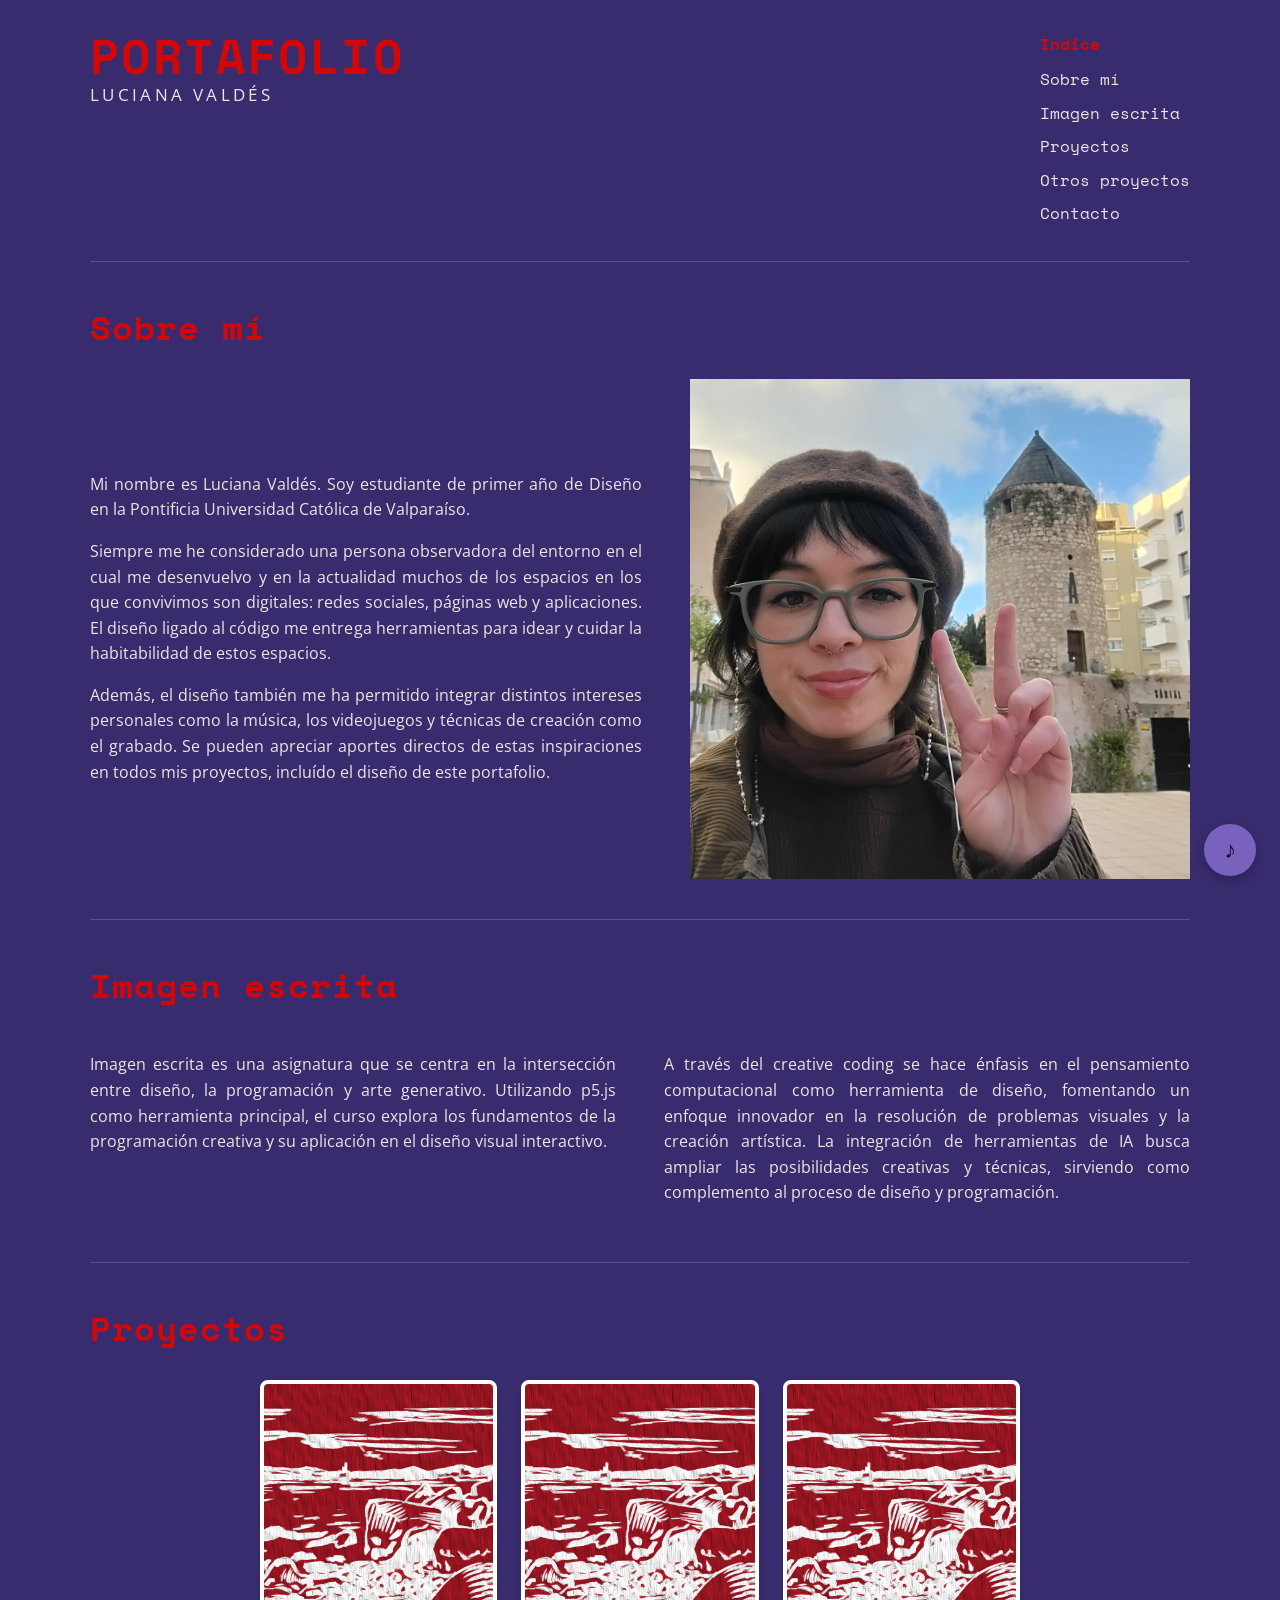
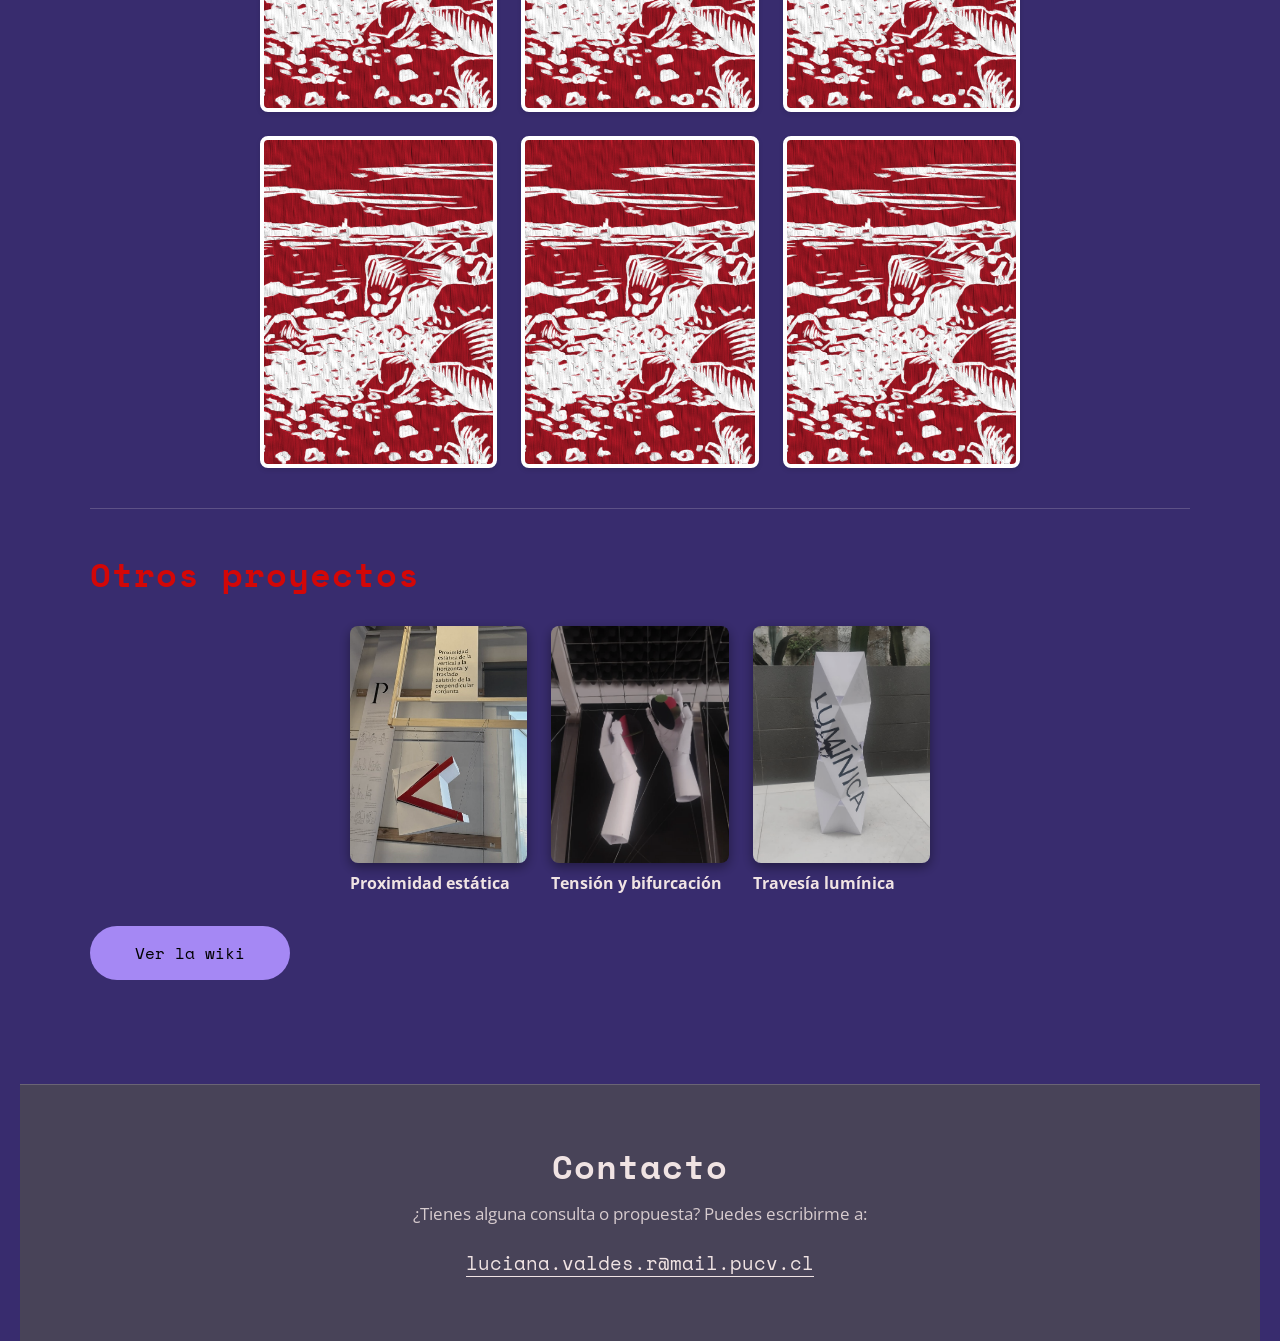
==== commit fda71b38: "Navegación fluida instantánea en Proyectos, cabecera animada, pie de contacto, títulos mayores y Spo" ====
--- a/index.html
+++ b/index.html
@@ -25,6 +25,7 @@
                 <li><a href="#imagen-escrita">Imagen escrita</a></li>
                 <li><a href="#proyectos">Proyectos</a></li>
                 <li><a href="#otros-proyectos">Otros proyectos</a></li>
+                <li><a href="#contacto">Contacto</a></li>
             </ul>
         </nav>
     </header>
@@ -198,6 +199,148 @@
 
     </main>
 
+    <!-- Pie de página: franja de contacto -->
+    <footer id="contacto" class="pie-pagina">
+        <div class="contacto-contenido">
+            <h2>Contacto</h2>
+            <p>¿Tienes alguna consulta o propuesta? Puedes escribirme a:</p>
+            <a class="correo-contacto" href="mailto:luciana.valdes.r@mail.pucv.cl">luciana.valdes.r@mail.pucv.cl</a>
+        </div>
+    </footer>
+
+    <!-- Plantillas de tareas para navegación 100% instantánea y música continua sin cortes -->
+    <template id="plantilla-tarea-1" data-titulo="Tarea 1 | Portafolio Luciana Valdés" data-clase="tarea">
+        <a class="volver" href="#proyectos">← Volver a proyectos</a>
+        <h2>Tarea 1 | velocity : design : comfort</h2>
+        <section class="tarea-info">
+            <h3>El encargo</h3>
+            <p>
+                Reinterpretación de una portada del álbum mediante código utilizando figuras básicas 
+                y/o formas construidas con beginShape() y vertex(). La propuesta debe conservar rasgos reconocibles de la portada original. 
+            </p>
+            <h3>Qué aprendí</h3>
+            <p>
+                Reinterpreté la portada del álbum "velocity : design : comfort" de Sweet Trip. Utilicé todas las herramientas dispuestas: rect(), ellipse(), beginShape(), vertex() y line(), además de modificadores de apariencia 
+                como fill() más códigos de color hex y stroke()/noStroke() para los contornos. Aprendí a ubicarme espacialmente en el canvas y cómo implementar
+                diseños de forma manual en p5.js.
+            </p>
+            <a class="boton boton-spotify" href="https://open.spotify.com/intl-es/track/4JDdbnKobkyn7j2o76D1mV?si=034f3560dcc04a93" target="_blank" rel="noopener noreferrer">
+                <svg width="18" height="18" viewBox="0 0 24 24" fill="currentColor" aria-hidden="true" style="vertical-align: middle; margin-right: 8px;"><path d="M12 0C5.4 0 0 5.4 0 12s5.4 12 12 12 12-5.4 12-12S18.66 0 12 0zm5.521 17.34c-.24.359-.66.48-1.021.24-2.82-1.74-6.36-2.101-10.561-1.141-.418.122-.779-.179-.899-.539-.12-.421.18-.78.54-.9 4.56-1.021 8.52-.6 11.64 1.32.42.18.479.659.301 1.02zm1.44-3.3c-.301.42-.841.6-1.262.3-3.239-1.98-8.159-2.58-11.939-1.38-.479.12-1.02-.12-1.14-.6-.12-.48.12-1.021.6-1.141C9.6 9.9 15 10.561 18.72 12.84c.361.181.54.78.241 1.2zm.12-3.36C15.24 8.4 8.82 8.16 5.16 9.301c-.6.179-1.2-.181-1.38-.721-.18-.601.18-1.2.72-1.381 4.26-1.26 11.28-1.02 15.721 1.621.539.3.719 1.02.419 1.56-.299.421-1.02.599-1.559.3z"/></svg>
+                Escuchar en Spotify
+            </a>
+        </section>
+        <section class="tarea-sketch">
+            <iframe src="https://editor.p5js.org/luciana.valdes.r/full/QO-Udopag" width="640" height="682" title="Sketch de p5.js: velocity : design : comfort"></iframe>
+            <a href="https://editor.p5js.org/luciana.valdes.r/full/QO-Udopag" target="_blank">Abrir el sketch en una pestaña nueva ↗</a>
+        </section>
+    </template>
+
+    <template id="plantilla-tarea-2" data-titulo="Tarea 2 | Portafolio Luciana Valdés" data-clase="tarea">
+        <a class="volver" href="#proyectos">← Volver a proyectos</a>
+        <h2>Tarea 2 | Ondas expansivas en el agua</h2>
+        <section class="tarea-info">
+            <h3>El encargo</h3>
+            <p>
+                Crear una composición visual en p5.js formada por una serie repetida de elementos 
+                (círculos, líneas, rectángulos u otras formas simples) cuyo aspecto cambie progresivamente con el paso del tiempo.
+                El sketch debía incluir: variables, bucles for y condicionales.
+            </p>
+            <h3>Qué aprendí</h3>
+            <p>
+                Aprendí cómo utilizar la Inteligencia Artificial para la asistencia de mis proyectos. A darle instrucciones específicas y detalladas,
+                definir qué comandos se utilizarán y que es fundamental supervisar que no se adelante a los contenidos de clase por cumplir con mis indicaciones en encargos futuros.
+            </p>
+        </section>
+        <section class="tarea-sketch">
+            <iframe src="https://editor.p5js.org/luciana.valdes.r/full/Av32bojcT" width="500" height="542" title="Sketch de p5.js: Ondas expansivas en el agua"></iframe>
+            <a href="https://editor.p5js.org/luciana.valdes.r/full/Av32bojcT" target="_blank">Abrir el sketch en una pestaña nueva ↗</a>
+        </section>
+    </template>
+
+    <template id="plantilla-tarea-3" data-titulo="Tarea 3 | Portafolio Luciana Valdés" data-clase="tarea">
+        <a class="volver" href="#proyectos">← Volver a proyectos</a>
+        <h2>Tarea 3 | Event horizon</h2>
+        <section class="tarea-info">
+            <h3>El encargo</h3>
+            <p>
+                Crear un patrón complejo usando funciones de transformación (translate, rotate, scale, push, pop).
+            </p>
+            <h3>Qué aprendí</h3>
+            <p>
+                En este encargo comencé a trabajar desde el ejemplo en clase compartido por la profesora. Soy una entusiasta casual de la astrofísica, por lo que
+                mi inspiración para esta tarea fueron los agujeros negros. Hice la mayoría de modificaciones manualmente pero también utilicé asistencia de la IA.
+                Al hacerlo, me di cuenta de lo necesario que es indicarle en qué rango de números trabajar. De lo contrario, comenzará a inventar nuevos comandos con funciones más avanzadas para 
+                cubrir la necesidad de las instrucciones y conseguir el resultado esperado.
+            </p>
+        </section>
+        <section class="tarea-sketch">
+            <iframe src="https://editor.p5js.org/luciana.valdes.r/full/MgQRXZ4G6" width="500" height="542" title="Sketch de p5.js: Event horizon"></iframe>
+            <a href="https://editor.p5js.org/luciana.valdes.r/full/MgQRXZ4G6" target="_blank">Abrir el sketch en una pestaña nueva ↗</a>
+        </section>
+    </template>
+
+    <template id="plantilla-tarea-4" data-titulo="Tarea 4 | Portafolio Luciana Valdés" data-clase="tarea tarea-ancha">
+        <a class="volver" href="#proyectos">← Volver a proyectos</a>
+        <h2>Tarea 4 | Ataque giratorio fractalizado</h2>
+        <section class="tarea-info">
+            <h3>El encargo</h3>
+            <p>
+                Diseñar una composición visual en p5.js que incorpore interactividad con el teclado (función keyPressed()), 
+                creando una experiencia visual o lúdica que cambie según las teclas presionadas.
+            </p>
+            <h3>Qué aprendí</h3>
+            <p>
+                La inspiración directa fue el videojuego Deltarune. Busqué combinar los conocimientos de la clase, las instrucciones del
+                encargo y una de mis pasiones para obtener una especie de fragmento modificado jugable. Para conseguirlo, le di instrucciones muy 
+                específicas y supervisadas a la Inteligencia Artifical, especificando qué comandos utilizar para conseguir cada parte. El resultado
+                fue muy completo y satisfactorio.
+            </p>
+        </section>
+        <section class="tarea-sketch sketch-fijo">
+            <iframe src="https://editor.p5js.org/luciana.valdes.r/full/FTZEyB4X0" width="800" height="842" title="Sketch de p5.js: Ataque giratorio fractalizado"></iframe>
+            <a href="https://editor.p5js.org/luciana.valdes.r/full/FTZEyB4X0" target="_blank">Abrir el sketch en una pestaña nueva ↗</a>
+        </section>
+    </template>
+
+    <template id="plantilla-tarea-5" data-titulo="Tarea 5 | Portafolio Luciana Valdés" data-clase="tarea">
+        <a class="volver" href="#proyectos">← Volver a proyectos</a>
+        <h2>Tarea 5 | Desvanecimiento estelar</h2>
+        <section class="tarea-info">
+            <h3>El encargo</h3>
+            <p>
+                Crea un sistema de partículas en el que cada partícula utilice una función personalizada para definir su forma visual. Experimenta con sus propiedades y comportamientos.
+            </p>
+            <h3>Qué aprendí</h3>
+            <p>
+                Inspirado en el videojuego Outer Wilds y la astrofísica, se construye un sistema de partículas de estrellas que se disuelven al interactuar con el mouse o mueren en una explosión celeste al concluir su ciclo de vida. Las funciones más complejas se codificaron con asistencia de la 
+                Inteligencia Artificial.
+            </p>
+        </section>
+        <section class="tarea-sketch">
+            <iframe src="https://editor.p5js.org/luciana.valdes.r/full/cgRUDWr1u" width="800" height="642" title="Sketch de p5.js: Desvanecimiento estelar"></iframe>
+            <a href="https://editor.p5js.org/luciana.valdes.r/full/cgRUDWr1u" target="_blank">Abrir el sketch en una pestaña nueva ↗</a>
+        </section>
+    </template>
+
+    <template id="plantilla-tarea-6" data-titulo="Encargo Final | Portafolio Luciana Valdés" data-clase="tarea">
+        <a class="volver" href="#proyectos">← Volver a proyectos</a>
+        <h2>Encargo Final | Expansión Orgánica</h2>
+        <section class="tarea-info">
+            <h3>El encargo</h3>
+            <p>
+                Utilizar los recursos aprendidos en la unidad para crear un proyecto interactivo en p5.js. en parejas.
+            </p>
+            <h3>Qué aprendí</h3>
+            <p>
+                A realizar un proyecto en p5.js, a trabajar en equipo y a crear un jardín interactivo que florece con el movimiento del mouse.
+            </p>
+        </section>
+        <section class="tarea-sketch">
+            <iframe src="https://editor.p5js.org/luciana.valdes.r/full/52mw_xoMj" title="Sketch de p5.js: Expansión Orgánica"></iframe>
+            <a href="https://editor.p5js.org/luciana.valdes.r/full/52mw_xoMj" target="_blank">Abrir el sketch en una pestaña nueva ↗</a>
+        </section>
+    </template>
+
     <!-- Música de fondo: el audio no se ve; script.js lo hace sonar al primer clic en la página.
          loop = vuelve a empezar al terminar -->
     <audio id="musica" src="assets/Make Winter a Driving Song - Cerberus Shoal.mp3" loop preload="auto"></audio>
--- a/style.css
+++ b/style.css
@@ -11,7 +11,7 @@
     max-width: 1100px; /* En pantallas muy anchas el contenido no se estira de más */
     margin: 0 auto; /* auto a los lados = centrado */
     padding: 2em 70px;
-    background-color: #073531;
+    background-color: #382c6e;
     color: #f0e3e3;
 }
 
@@ -40,6 +40,10 @@
     align-items: flex-start;
     gap: 2em;
     padding-bottom: 2em;
+    position: sticky;
+    top: 0;
+    z-index: 990;
+    transition: all 0.35s cubic-bezier(0.16, 1, 0.3, 1);
 }
 
 header h1 {
@@ -48,6 +52,7 @@
     line-height: 1;
     text-transform: uppercase;
     letter-spacing: 0.05em;
+    transition: font-size 0.35s ease;
 }
 
 .autora {
@@ -58,17 +63,27 @@
     font-weight: 400;
     letter-spacing: 0.2em;
     color: #f0e3e3;
+    transition: all 0.35s ease;
+}
+
+.indice {
+    transition: all 0.35s ease;
 }
 
 .indice h2 {
     margin: 0 0 0.5em;
     font-size: 1em;
+    transition: opacity 0.3s ease;
 }
 
 .indice ul {
     list-style: none; /* Quita los puntos de la lista */
     margin: 0;
     padding: 0;
+    display: flex;
+    flex-direction: column;
+    gap: 0.2em;
+    transition: all 0.35s ease;
 }
 
 .indice a {
@@ -85,12 +100,68 @@
     transform: translateX(6px); /* Se corre un poco a la derecha */
 }
 
+/* --- Cabecera compacta flotante animada al hacer scroll --- */
+header.compacto {
+    align-items: center;
+    background-color: rgba(59, 56, 70, 0.94);
+    backdrop-filter: blur(12px);
+    -webkit-backdrop-filter: blur(12px);
+    margin: -2em -70px 1.5em -70px;
+    padding: 0.7em 70px;
+    border-bottom: 1px solid rgba(240, 227, 227, 0.15);
+    box-shadow: 0 4px 25px rgba(0, 0, 0, 0.25);
+}
+
+header.compacto h1 {
+    font-size: 1.4em;
+    display: flex;
+    align-items: baseline;
+    gap: 0.5em;
+}
+
+header.compacto .autora {
+    display: inline;
+    font-size: 0.55em;
+    margin-top: 0;
+    letter-spacing: 0.1em;
+    opacity: 0.85;
+}
+
+header.compacto .indice h2 {
+    display: none;
+}
+
+header.compacto .indice ul {
+    flex-direction: row;
+    gap: 1.4em;
+    align-items: center;
+}
+
+header.compacto .indice a {
+    padding: 0.3em 0.2em;
+    font-size: 0.85em;
+}
+
+header.compacto .indice a:hover {
+    transform: translateY(-2px);
+}
+
 
 /* --- Secciones --- */
 .seccion {
-    padding: 2em 0;
+    padding: 2.5em 0;
     border-top: 1px solid rgba(240, 227, 227, 0.2); /* Línea suave que separa secciones */
-    scroll-margin-top: 1em; /* Deja aire arriba al llegar desde el índice */
+    scroll-margin-top: 5em; /* Deja aire arriba para no chocar con la cabecera compacta */
+}
+
+/* Títulos de cada apartado / sección con mayor tamaño y presencia */
+.seccion h2,
+.tarea h2,
+.pie-pagina h2 {
+    font-size: 2.1em;
+    letter-spacing: 0.03em;
+    margin-top: 0;
+    margin-bottom: 0.8em;
 }
 
 /* Placeholder: recuadro punteado que marca dónde va una imagen */
@@ -193,6 +264,30 @@
 .boton:hover {
     background-color: #000;
     color: white;
+}
+
+/* Botón de Spotify en Tarea 1 */
+.boton-spotify {
+    display: inline-flex;
+    align-items: center;
+    gap: 8px;
+    margin-top: 1.4em;
+    padding: 12px 30px;
+    background-color: #1DB954;
+    color: #000;
+    font-weight: 700;
+    transition: transform 0.2s, box-shadow 0.2s, background-color 0.2s;
+}
+
+.boton-spotify svg {
+    flex-shrink: 0;
+}
+
+.boton-spotify:hover {
+    background-color: #1ed760;
+    color: #000;
+    transform: translateY(-2px);
+    box-shadow: 0 4px 15px rgba(29, 185, 84, 0.4);
 }
 
 /* --- Tarjetas Individuales (cartas que se dan vuelta) --- */
@@ -464,4 +559,70 @@
     .tarea {
         grid-template-columns: 1fr;
     }
-}+
+    header.compacto {
+        margin: -1em -20px 1em -20px;
+        padding: 0.6em 20px;
+        flex-direction: column;
+        align-items: flex-start;
+        gap: 0.5em;
+    }
+
+    header.compacto .indice ul {
+        flex-wrap: wrap;
+        gap: 0.8em;
+    }
+
+    .pie-pagina {
+        margin: 3em -20px -1em -20px;
+        padding: 2.5em 20px;
+    }
+}
+
+/* --- Pie de página / Contacto --- */
+.pie-pagina {
+    margin: 4em -70px -2em -70px;
+    padding: 3.5em 70px 4em 70px;
+    background-color: #484358; /* Tono armónico más claro que el fondo #3b3846 */
+    border-top: 1px solid rgba(240, 227, 227, 0.2);
+    text-align: center;
+}
+
+.pie-pagina .contacto-contenido {
+    max-width: 700px;
+    margin: 0 auto;
+}
+
+.pie-pagina h2 {
+    margin: 0 0 0.3em;
+    color: #f0e3e3;
+}
+
+.pie-pagina p {
+    font-family: 'Open Sans';
+    color: rgba(240, 227, 227, 0.85);
+    margin: 0 0 1.2em;
+    font-size: 1.05em;
+    text-align: center;
+}
+
+.correo-contacto {
+    display: inline-block;
+    font-family: 'Space Mono';
+    font-size: 1.2em;
+    color: #f0e3e3;
+    text-decoration: underline;
+    text-underline-offset: 6px;
+    transition: color 0.2s, transform 0.2s;
+}
+
+.correo-contacto:hover {
+    color: #a588f4;
+    transform: translateY(-2px);
+}
+
+/* Transición suave de contenido para la navegación fluida */
+::view-transition-old(root),
+::view-transition-new(root) {
+    animation-duration: 0.25s;
+}
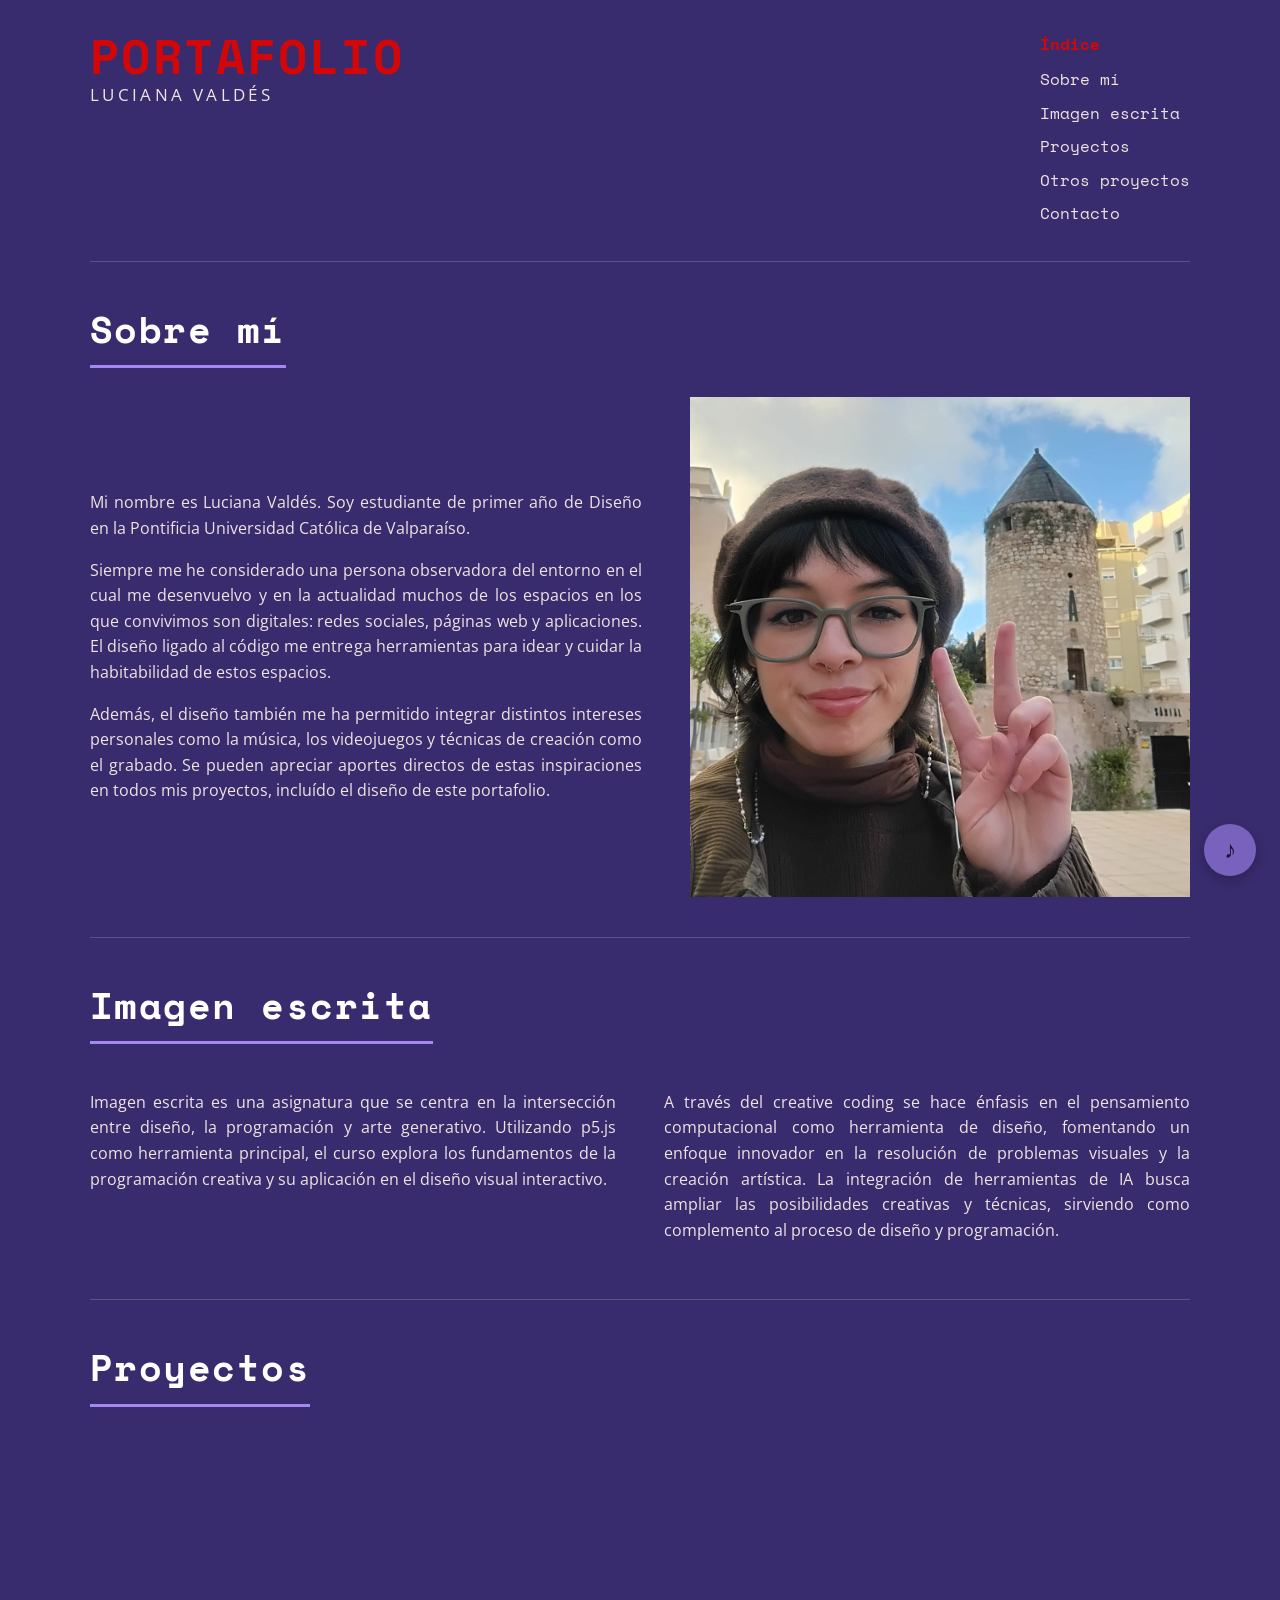
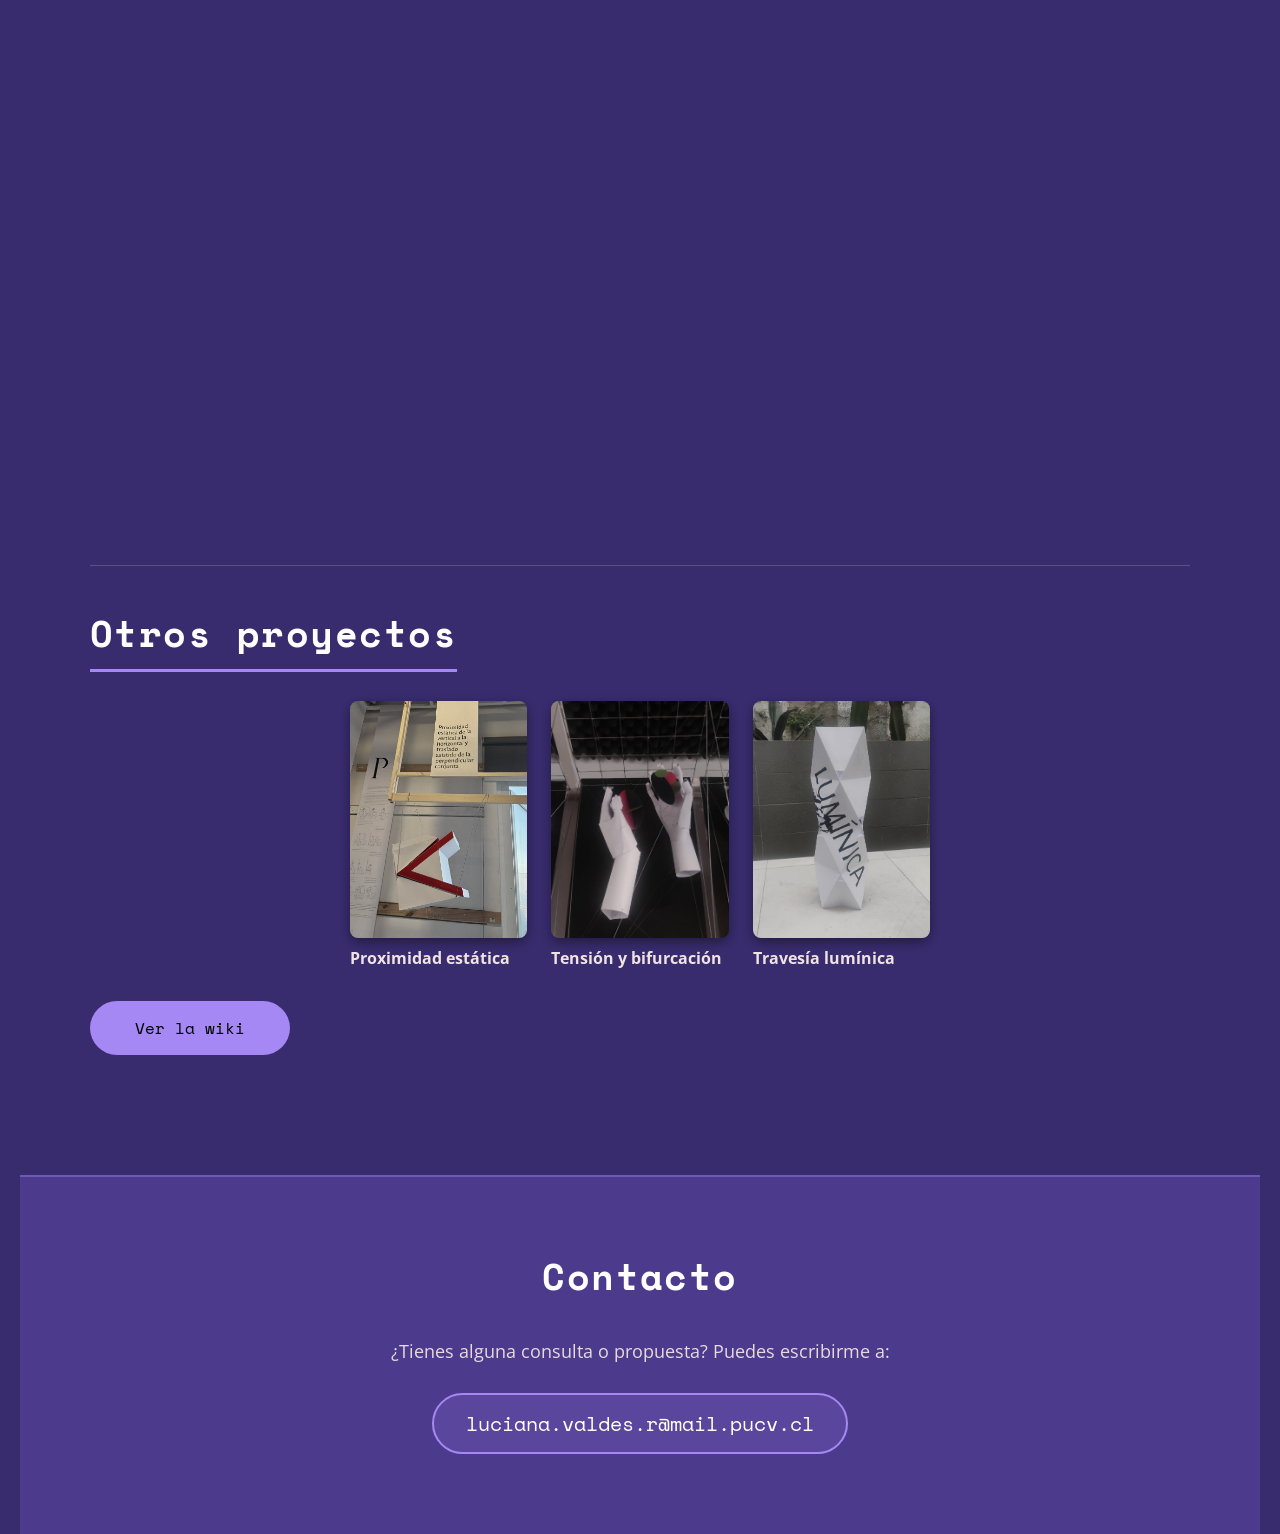
==== commit 76887152: "Implementar cabecera flotante animada horizontal, pie de contacto, títulos aumentados y cache-bustin" ====
--- a/index.html
+++ b/index.html
@@ -5,13 +5,29 @@
     <meta charset="UTF-8">
     <meta name="viewport" content="width=device-width, initial-scale=1.0">
     <title>Portafolio Luciana Valdés</title>
-    <link rel="stylesheet" href="style.css">
+    <link rel="stylesheet" href="style.css?v=20261026">
 </head>
 
 <body>
 
+    <!-- Cabecera flotante animada: aparece al bajar en la página con distribución horizontal -->
+    <nav id="cabecera-flotante" class="cabecera-flotante" aria-label="Navegación fija">
+        <div class="cabecera-flotante-contenido">
+            <a href="#top" class="logo-flotante">
+                Portafolio <span class="autora-flotante">Luciana Valdés</span>
+            </a>
+            <ul class="indice-flotante">
+                <li><a href="#sobre-mi">Sobre mí</a></li>
+                <li><a href="#imagen-escrita">Imagen escrita</a></li>
+                <li><a href="#proyectos">Proyectos</a></li>
+                <li><a href="#otros-proyectos">Otros proyectos</a></li>
+                <li><a href="#contacto">Contacto</a></li>
+            </ul>
+        </div>
+    </nav>
+
     <!-- Encabezado: título a la izquierda, índice a la derecha -->
-    <header>
+    <header id="top">
         <h1>
             Portafolio
             <span class="autora">Luciana Valdés</span>
@@ -355,7 +371,7 @@
     </div>
 
     <!-- JavaScript al final del body: así las tarjetas ya existen cuando el script las busca -->
-    <script src="script.js"></script>
+    <script src="script.js?v=20261026"></script>
 
 </body>
 
--- a/style.css
+++ b/style.css
@@ -33,17 +33,13 @@
 }
 
 
-/* --- Encabezado: título a la izquierda, índice a la derecha --- */
+/* --- Encabezado principal: título a la izquierda, índice a la derecha --- */
 header {
     display: flex;
     justify-content: space-between; /* Empuja los dos hijos a los extremos */
     align-items: flex-start;
     gap: 2em;
     padding-bottom: 2em;
-    position: sticky;
-    top: 0;
-    z-index: 990;
-    transition: all 0.35s cubic-bezier(0.16, 1, 0.3, 1);
 }
 
 header h1 {
@@ -52,7 +48,6 @@
     line-height: 1;
     text-transform: uppercase;
     letter-spacing: 0.05em;
-    transition: font-size 0.35s ease;
 }
 
 .autora {
@@ -63,17 +58,11 @@
     font-weight: 400;
     letter-spacing: 0.2em;
     color: #f0e3e3;
-    transition: all 0.35s ease;
-}
-
-.indice {
-    transition: all 0.35s ease;
 }
 
 .indice h2 {
     margin: 0 0 0.5em;
     font-size: 1em;
-    transition: opacity 0.3s ease;
 }
 
 .indice ul {
@@ -83,7 +72,6 @@
     display: flex;
     flex-direction: column;
     gap: 0.2em;
-    transition: all 0.35s ease;
 }
 
 .indice a {
@@ -100,49 +88,87 @@
     transform: translateX(6px); /* Se corre un poco a la derecha */
 }
 
-/* --- Cabecera compacta flotante animada al hacer scroll --- */
-header.compacto {
+
+/* --- Cabecera flotante móvil: aparece con animación al bajar --- */
+.cabecera-flotante {
+    position: fixed;
+    top: 0;
+    left: 0;
+    width: 100%;
+    z-index: 995;
+    background-color: rgba(43, 33, 85, 0.94);
+    backdrop-filter: blur(14px);
+    -webkit-backdrop-filter: blur(14px);
+    border-bottom: 1px solid rgba(165, 136, 244, 0.25);
+    box-shadow: 0 4px 20px rgba(0, 0, 0, 0.35);
+    transform: translateY(-100%);
+    opacity: 0;
+    visibility: hidden;
+    transition: transform 0.35s cubic-bezier(0.16, 1, 0.3, 1), opacity 0.35s ease, visibility 0.35s;
+    pointer-events: none;
+}
+
+.cabecera-flotante.visible {
+    transform: translateY(0);
+    opacity: 1;
+    visibility: visible;
+    pointer-events: auto;
+}
+
+.cabecera-flotante-contenido {
+    max-width: 1100px;
+    margin: 0 auto;
+    padding: 0.75em 70px;
+    display: flex;
+    justify-content: space-between;
     align-items: center;
-    background-color: rgba(59, 56, 70, 0.94);
-    backdrop-filter: blur(12px);
-    -webkit-backdrop-filter: blur(12px);
-    margin: -2em -70px 1.5em -70px;
-    padding: 0.7em 70px;
-    border-bottom: 1px solid rgba(240, 227, 227, 0.15);
-    box-shadow: 0 4px 25px rgba(0, 0, 0, 0.25);
-}
-
-header.compacto h1 {
-    font-size: 1.4em;
+    gap: 1.5em;
+}
+
+.logo-flotante {
+    font-family: 'Space Mono';
+    font-size: 1.15em;
+    font-weight: 700;
+    color: #f0e3e3;
+    text-decoration: none;
+    text-transform: uppercase;
+    letter-spacing: 0.05em;
     display: flex;
     align-items: baseline;
     gap: 0.5em;
 }
 
-header.compacto .autora {
-    display: inline;
-    font-size: 0.55em;
-    margin-top: 0;
-    letter-spacing: 0.1em;
-    opacity: 0.85;
-}
-
-header.compacto .indice h2 {
-    display: none;
-}
-
-header.compacto .indice ul {
+.autora-flotante {
+    font-family: 'Open Sans';
+    font-size: 0.65em;
+    font-weight: 400;
+    letter-spacing: 0.15em;
+    color: rgba(240, 227, 227, 0.85);
+    text-transform: none;
+}
+
+.indice-flotante {
+    display: flex;
     flex-direction: row;
-    gap: 1.4em;
+    gap: 1.5em;
     align-items: center;
-}
-
-header.compacto .indice a {
-    padding: 0.3em 0.2em;
-    font-size: 0.85em;
-}
-
-header.compacto .indice a:hover {
+    list-style: none;
+    margin: 0;
+    padding: 0;
+}
+
+.indice-flotante a {
+    font-family: 'Space Mono';
+    font-size: 0.88em;
+    color: #f0e3e3;
+    text-decoration: none;
+    padding: 0.2em 0;
+    transition: color 0.2s, transform 0.2s;
+    display: inline-block;
+}
+
+.indice-flotante a:hover {
+    color: #a588f4;
     transform: translateY(-2px);
 }
 
@@ -158,10 +184,14 @@
 .seccion h2,
 .tarea h2,
 .pie-pagina h2 {
-    font-size: 2.1em;
-    letter-spacing: 0.03em;
+    font-size: 2.3em;
+    letter-spacing: 0.04em;
     margin-top: 0;
     margin-bottom: 0.8em;
+    color: #ffffff;
+    display: inline-block;
+    border-bottom: 3px solid #a588f4;
+    padding-bottom: 0.25em;
 }
 
 /* Placeholder: recuadro punteado que marca dónde va una imagen */
@@ -560,31 +590,30 @@
         grid-template-columns: 1fr;
     }
 
-    header.compacto {
-        margin: -1em -20px 1em -20px;
+    .cabecera-flotante-contenido {
         padding: 0.6em 20px;
         flex-direction: column;
         align-items: flex-start;
-        gap: 0.5em;
-    }
-
-    header.compacto .indice ul {
+        gap: 0.4em;
+    }
+
+    .indice-flotante {
         flex-wrap: wrap;
         gap: 0.8em;
     }
 
     .pie-pagina {
         margin: 3em -20px -1em -20px;
-        padding: 2.5em 20px;
+        padding: 3em 20px;
     }
 }
 
 /* --- Pie de página / Contacto --- */
 .pie-pagina {
-    margin: 4em -70px -2em -70px;
-    padding: 3.5em 70px 4em 70px;
-    background-color: #484358; /* Tono armónico más claro que el fondo #3b3846 */
-    border-top: 1px solid rgba(240, 227, 227, 0.2);
+    margin: 5em -70px -2em -70px;
+    padding: 4.5em 70px 5em 70px;
+    background-color: #4c3b8c; /* Franja armónica más clara que el fondo #382c6e */
+    border-top: 2px solid rgba(165, 136, 244, 0.4);
     text-align: center;
 }
 
@@ -594,31 +623,37 @@
 }
 
 .pie-pagina h2 {
-    margin: 0 0 0.3em;
-    color: #f0e3e3;
+    margin: 0 0 0.4em;
+    color: #ffffff;
+    border-bottom: none;
 }
 
 .pie-pagina p {
     font-family: 'Open Sans';
-    color: rgba(240, 227, 227, 0.85);
-    margin: 0 0 1.2em;
-    font-size: 1.05em;
+    color: rgba(240, 227, 227, 0.95);
+    margin: 0.5em 0 1.5em;
+    font-size: 1.15em;
     text-align: center;
 }
 
 .correo-contacto {
     display: inline-block;
-    font-family: 'Space Mono';
-    font-size: 1.2em;
-    color: #f0e3e3;
-    text-decoration: underline;
-    text-underline-offset: 6px;
-    transition: color 0.2s, transform 0.2s;
+    padding: 14px 32px;
+    background-color: rgba(165, 136, 244, 0.15);
+    border: 2px solid #a588f4;
+    border-radius: 40px;
+    font-family: 'Space Mono';
+    font-size: 1.25em;
+    color: #ffffff;
+    text-decoration: none;
+    transition: all 0.25s ease;
 }
 
 .correo-contacto:hover {
-    color: #a588f4;
-    transform: translateY(-2px);
+    background-color: #a588f4;
+    color: #1a1724;
+    transform: translateY(-3px);
+    box-shadow: 0 6px 20px rgba(165, 136, 244, 0.4);
 }
 
 /* Transición suave de contenido para la navegación fluida */
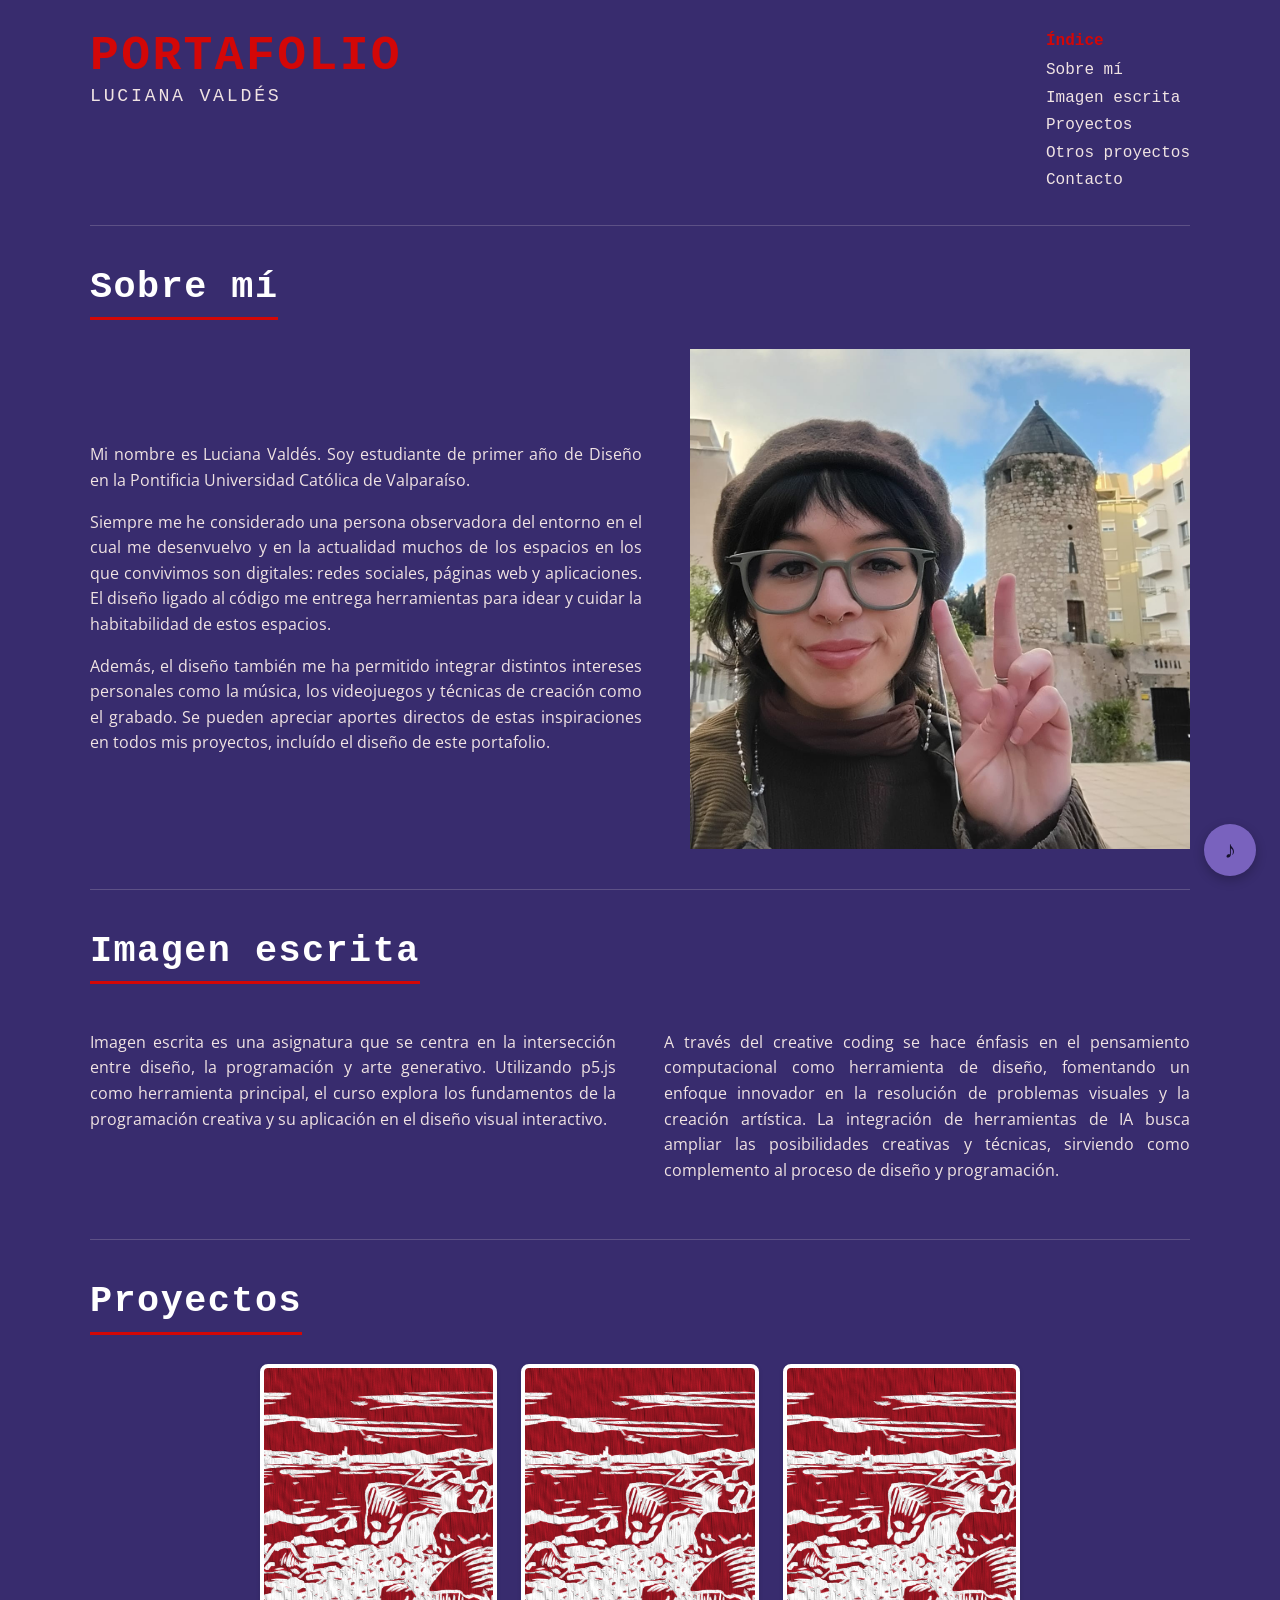
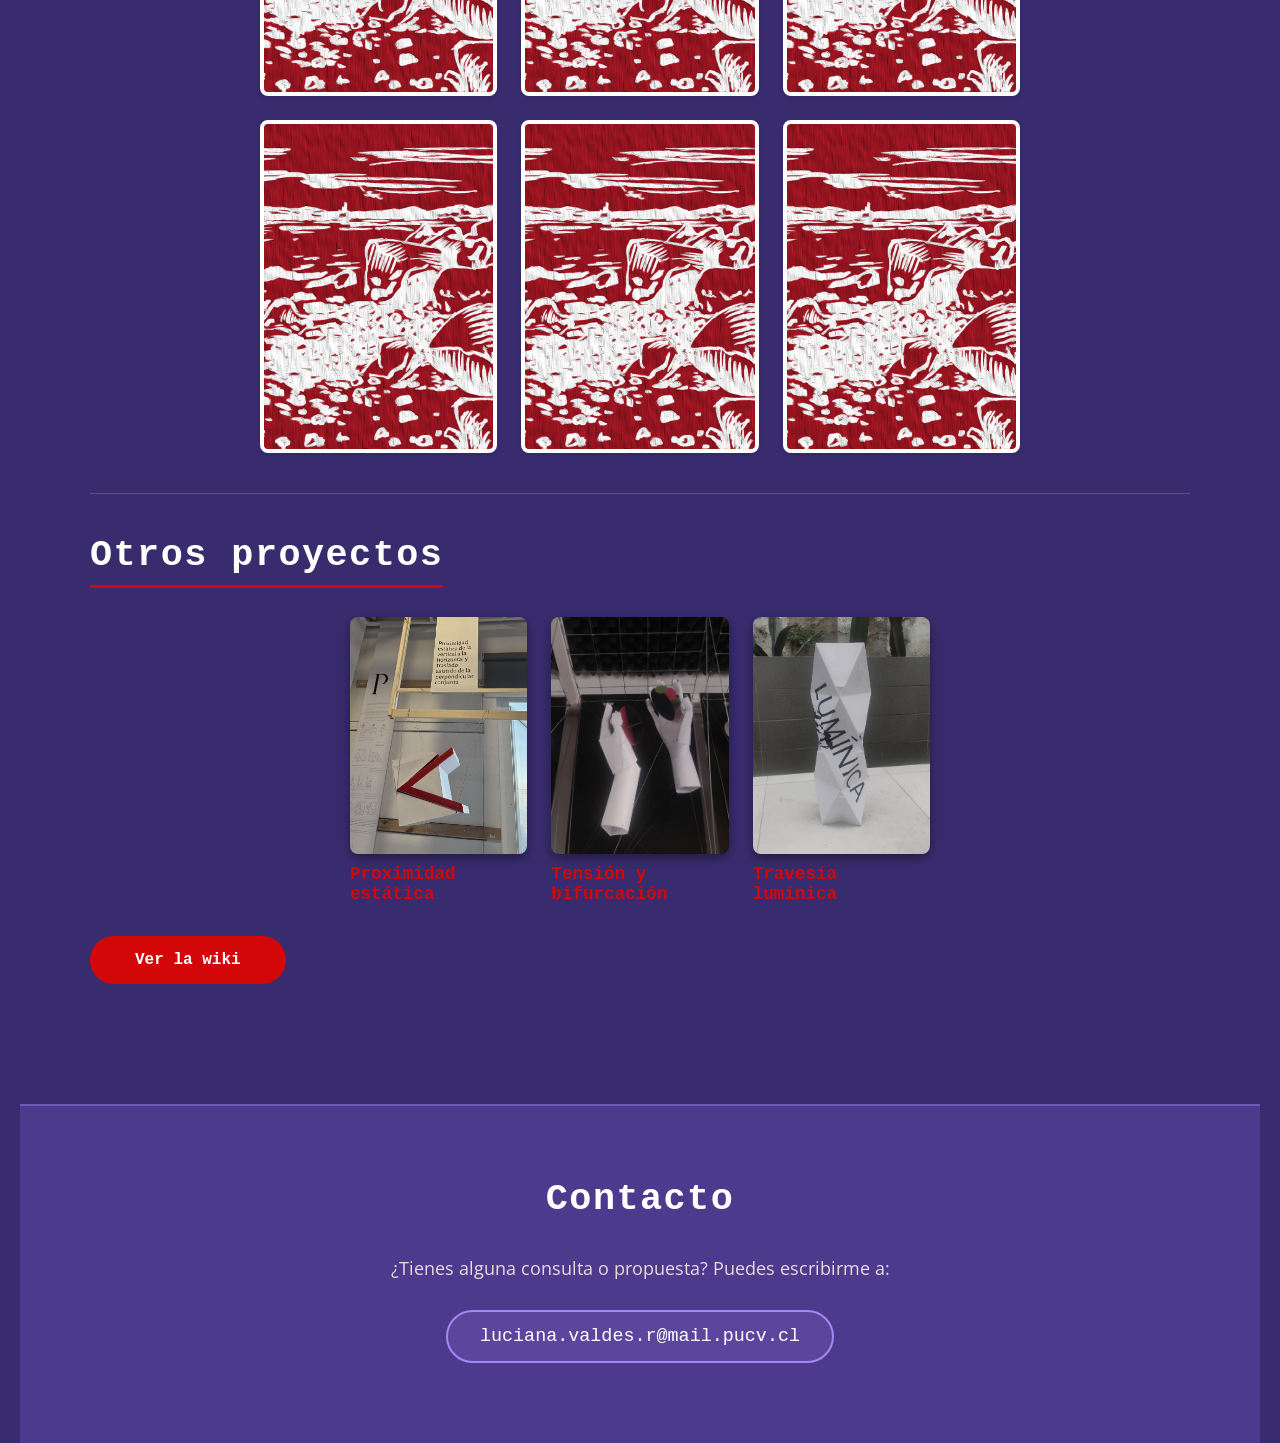
==== commit 56b7e908: "Actualizar link a album completo de Spotify, subrayado rojo de acento, boton wiki rojo y tipografia " ====
--- a/index.html
+++ b/index.html
@@ -5,7 +5,7 @@
     <meta charset="UTF-8">
     <meta name="viewport" content="width=device-width, initial-scale=1.0">
     <title>Portafolio Luciana Valdés</title>
-    <link rel="stylesheet" href="style.css?v=20261026">
+    <link rel="stylesheet" href="style.css?v=20261026b">
 </head>
 
 <body>
@@ -240,7 +240,7 @@
                 como fill() más códigos de color hex y stroke()/noStroke() para los contornos. Aprendí a ubicarme espacialmente en el canvas y cómo implementar
                 diseños de forma manual en p5.js.
             </p>
-            <a class="boton boton-spotify" href="https://open.spotify.com/intl-es/track/4JDdbnKobkyn7j2o76D1mV?si=034f3560dcc04a93" target="_blank" rel="noopener noreferrer">
+            <a class="boton boton-spotify" href="https://open.spotify.com/intl-es/album/0eUUQ4rly8Q8PyJPWLgde2?si=sCozT9gcR46F8T8lKxir7g" target="_blank" rel="noopener noreferrer">
                 <svg width="18" height="18" viewBox="0 0 24 24" fill="currentColor" aria-hidden="true" style="vertical-align: middle; margin-right: 8px;"><path d="M12 0C5.4 0 0 5.4 0 12s5.4 12 12 12 12-5.4 12-12S18.66 0 12 0zm5.521 17.34c-.24.359-.66.48-1.021.24-2.82-1.74-6.36-2.101-10.561-1.141-.418.122-.779-.179-.899-.539-.12-.421.18-.78.54-.9 4.56-1.021 8.52-.6 11.64 1.32.42.18.479.659.301 1.02zm1.44-3.3c-.301.42-.841.6-1.262.3-3.239-1.98-8.159-2.58-11.939-1.38-.479.12-1.02-.12-1.14-.6-.12-.48.12-1.021.6-1.141C9.6 9.9 15 10.561 18.72 12.84c.361.181.54.78.241 1.2zm.12-3.36C15.24 8.4 8.82 8.16 5.16 9.301c-.6.179-1.2-.181-1.38-.721-.18-.601.18-1.2.72-1.381 4.26-1.26 11.28-1.02 15.721 1.621.539.3.719 1.02.419 1.56-.299.421-1.02.599-1.559.3z"/></svg>
                 Escuchar en Spotify
             </a>
@@ -371,7 +371,7 @@
     </div>
 
     <!-- JavaScript al final del body: así las tarjetas ya existen cuando el script las busca -->
-    <script src="script.js?v=20261026"></script>
+    <script src="script.js?v=20261026b"></script>
 
 </body>
 
--- a/style.css
+++ b/style.css
@@ -16,14 +16,13 @@
 }
 
 
-h1, h2 {
-    font-family: 'Space Mono';
+h1, h2, h3 {
+    font-family: 'Lucida Console', 'Courier New', monospace;
     color: #d30707;
 }
 
-h3{
-    font-family: 'Open Sans';
-    font-size: 1em;
+h3 {
+    font-size: 1.1em;
 }
 
 p {
@@ -40,6 +39,7 @@
     align-items: flex-start;
     gap: 2em;
     padding-bottom: 2em;
+    font-family: 'Lucida Console', 'Courier New', monospace;
 }
 
 header h1 {
@@ -48,15 +48,16 @@
     line-height: 1;
     text-transform: uppercase;
     letter-spacing: 0.05em;
+    font-family: 'Lucida Console', 'Courier New', monospace;
 }
 
 .autora {
     display: block; /* El span es "inline": así baja a su propia línea */
     margin-top: 0.4em;
-    font-family: 'Open Sans';
-    font-size: 0.35em;
+    font-family: 'Lucida Console', 'Courier New', monospace;
+    font-size: 0.38em;
     font-weight: 400;
-    letter-spacing: 0.2em;
+    letter-spacing: 0.15em;
     color: #f0e3e3;
 }
 
@@ -77,14 +78,14 @@
 .indice a {
     display: inline-block;
     padding: 0.2em 0;
-    font-family: 'Space Mono';
+    font-family: 'Lucida Console', 'Courier New', monospace;
     color: #f0e3e3;
     text-decoration: none;
     transition: color 0.2s, transform 0.2s;
 }
 
 .indice a:hover {
-    color: #a588f4;
+    color: #d30707;
     transform: translateX(6px); /* Se corre un poco a la derecha */
 }
 
@@ -126,7 +127,7 @@
 }
 
 .logo-flotante {
-    font-family: 'Space Mono';
+    font-family: 'Lucida Console', 'Courier New', monospace;
     font-size: 1.15em;
     font-weight: 700;
     color: #f0e3e3;
@@ -139,10 +140,10 @@
 }
 
 .autora-flotante {
-    font-family: 'Open Sans';
-    font-size: 0.65em;
+    font-family: 'Lucida Console', 'Courier New', monospace;
+    font-size: 0.7em;
     font-weight: 400;
-    letter-spacing: 0.15em;
+    letter-spacing: 0.12em;
     color: rgba(240, 227, 227, 0.85);
     text-transform: none;
 }
@@ -158,7 +159,7 @@
 }
 
 .indice-flotante a {
-    font-family: 'Space Mono';
+    font-family: 'Lucida Console', 'Courier New', monospace;
     font-size: 0.88em;
     color: #f0e3e3;
     text-decoration: none;
@@ -168,7 +169,7 @@
 }
 
 .indice-flotante a:hover {
-    color: #a588f4;
+    color: #d30707;
     transform: translateY(-2px);
 }
 
@@ -184,13 +185,14 @@
 .seccion h2,
 .tarea h2,
 .pie-pagina h2 {
+    font-family: 'Lucida Console', 'Courier New', monospace;
     font-size: 2.3em;
     letter-spacing: 0.04em;
     margin-top: 0;
     margin-bottom: 0.8em;
     color: #ffffff;
     display: inline-block;
-    border-bottom: 3px solid #a588f4;
+    border-bottom: 3px solid #d30707;
     padding-bottom: 0.25em;
 }
 
@@ -284,16 +286,19 @@
     margin-top: 2em;
     padding: 15px 45px;
     border-radius: 50px;
-    background-color: #a588f4;
-    color: #000;
-    font-family: 'Space Mono';
-    text-decoration: none;
-    transition: background-color 0.2s, color 0.2s;
+    background-color: #d30707;
+    color: #ffffff;
+    font-family: 'Lucida Console', 'Courier New', monospace;
+    font-weight: 700;
+    text-decoration: none;
+    transition: background-color 0.2s, transform 0.2s, box-shadow 0.2s;
 }
 
 .boton:hover {
-    background-color: #000;
-    color: white;
+    background-color: #b00505;
+    color: #ffffff;
+    transform: translateY(-2px);
+    box-shadow: 0 6px 20px rgba(211, 7, 7, 0.45);
 }
 
 /* Botón de Spotify en Tarea 1 */
@@ -495,14 +500,14 @@
 }
 
 .volver {
-    font-family: 'Space Mono';
+    font-family: 'Lucida Console', 'Courier New', monospace;
     color: #f0e3e3; /* Mismo color claro del texto, para que se lea sobre el fondo oscuro */
     text-decoration: none;
     transition: color 0.2s;
 }
 
 .volver:hover {
-    color: #a588f4;
+    color: #d30707;
 }
 
 .tarea-info p {
@@ -642,8 +647,8 @@
     background-color: rgba(165, 136, 244, 0.15);
     border: 2px solid #a588f4;
     border-radius: 40px;
-    font-family: 'Space Mono';
-    font-size: 1.25em;
+    font-family: 'Lucida Console', 'Courier New', monospace;
+    font-size: 1.15em;
     color: #ffffff;
     text-decoration: none;
     transition: all 0.25s ease;
